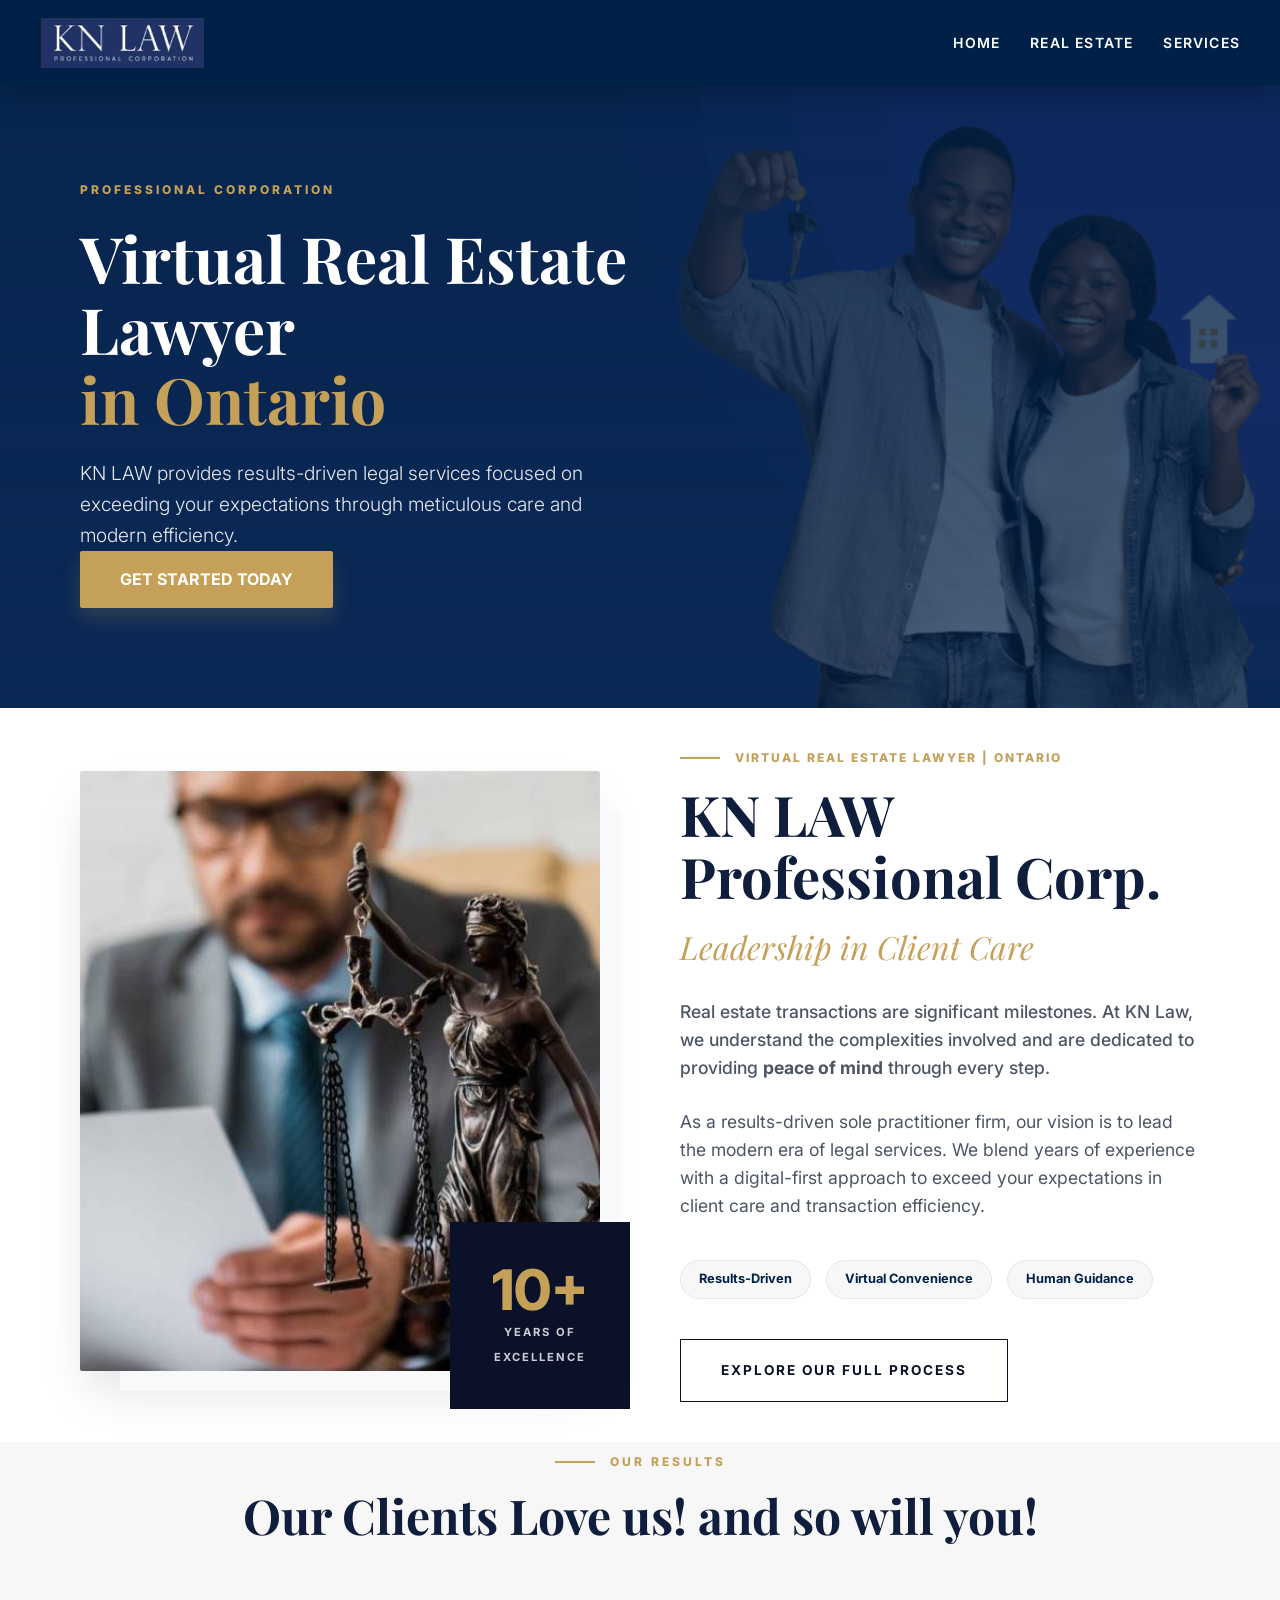
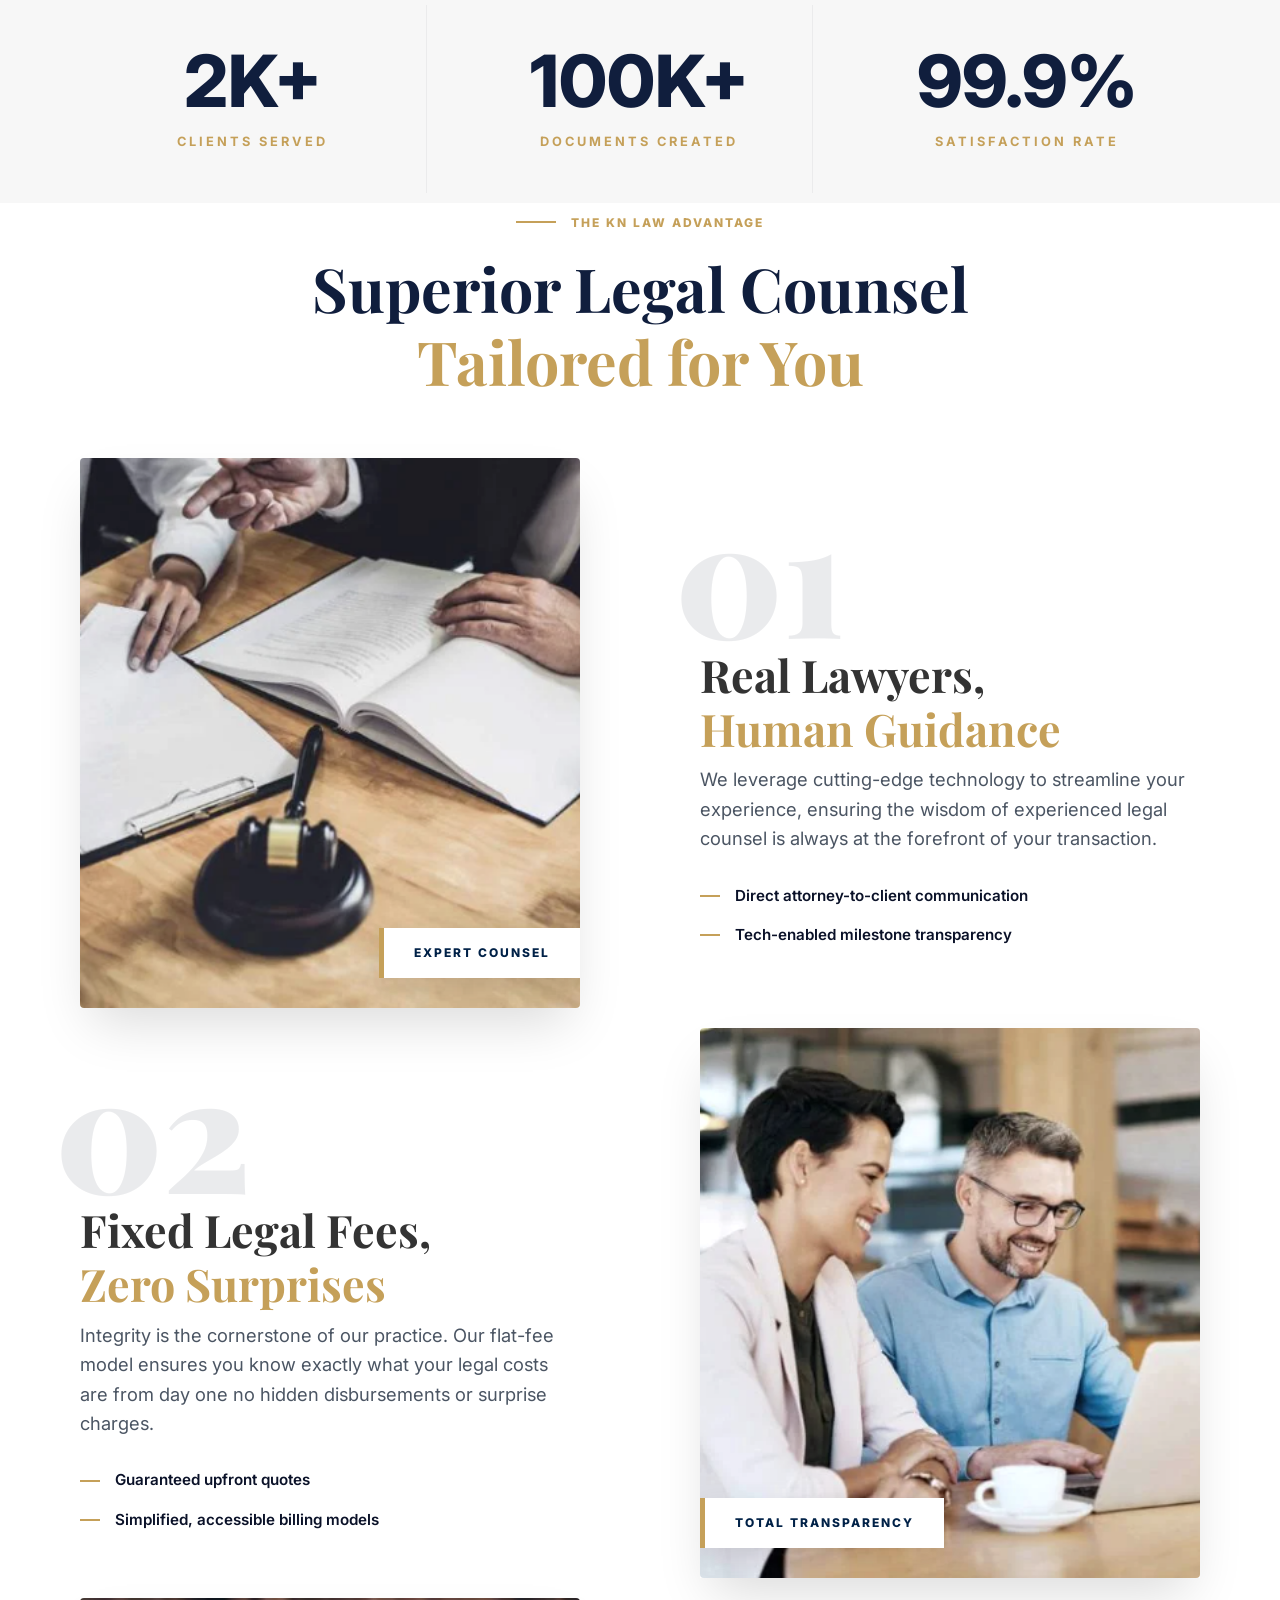
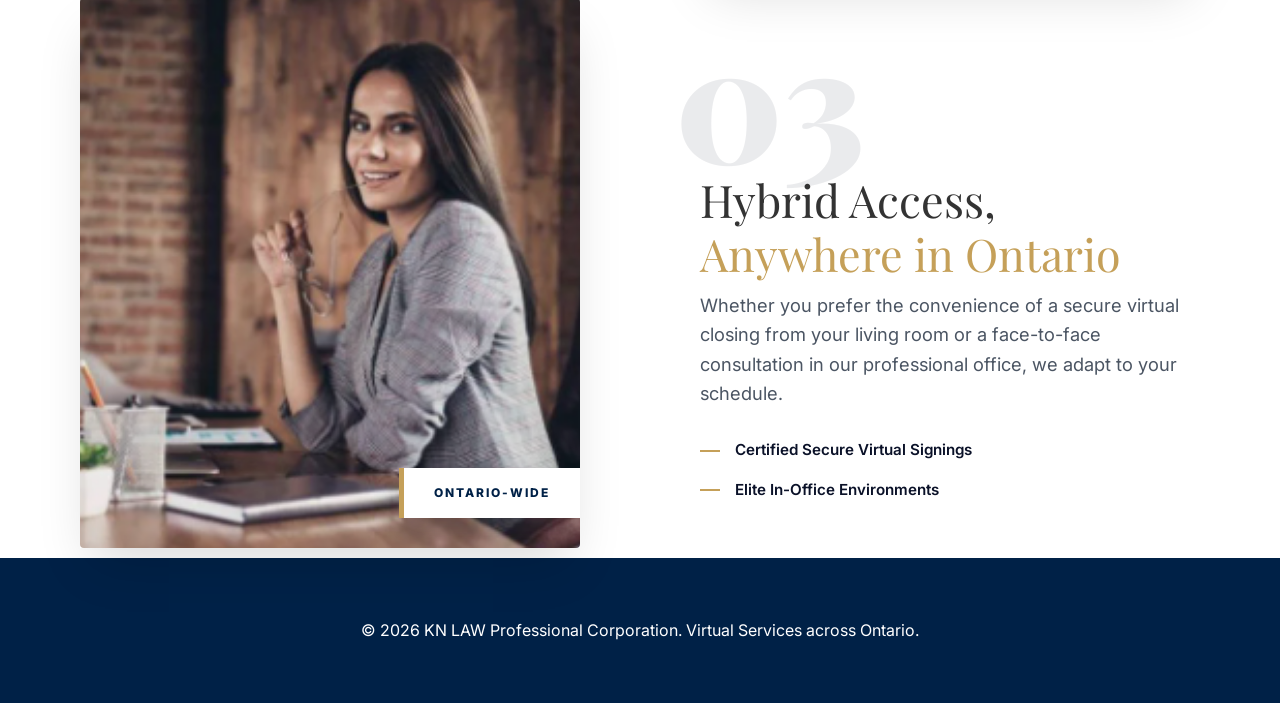
==== index.html @ 743a6be4 "Add back link to portfolio in index.html" ====
<!DOCTYPE html>
<html lang="en">
<head>
    <meta charset="UTF-8">
    <meta name="viewport" content="width=device-width, initial-scale=1.0">
    <title>KN LAW | Virtual Real Estate Lawyer Ontario</title>
    <link rel="stylesheet" href="indexxx.css">
    <link href="https://fonts.googleapis.com/css2?family=Inter:wght@400;600;700&family=Playfair+Display:wght@700;800&display=swap" rel="stylesheet">
</head>
<body>
<a href="https://kisanthk.github.io/portfolio/" class="back-link">← Back to Portfolio</a> 
<nav class="solid-navbar">
    <div class="nav-elite-container">
           <img src="newLogo.png" alt="KN Law" class="nav-elite-logo">
        <div class="nav-menu-group" id="nav-menu">
            <ul class="nav-links-horizontal">
                <li><a href="index.html" class="nav-item-elite">Home</a></li>
                <li><a href="realEstate.html" class="nav-item-elite active">Real Estate</a></li>
                <li><a href="services.html" class="nav-item-elite">Services</a></li>
            </ul>
        </div>

        <div class="menu-toggle" id="mobile-menu">
            <span class="bar"></span>
            <span class="bar"></span>
            <span class="bar"></span>
        </div>
    </div>
</nav>

<header class="hero">
    <div class="container">
        <div class="hero-content">
            <span class="hero-eyebrow">Professional Corporation</span>
            <h1>Virtual Real Estate Lawyer <br><span class="text-gold">in Ontario</span></h1>
            <p class="hero-subtext">KN LAW provides results-driven legal services focused on exceeding your expectations through meticulous care and modern efficiency.</p>
            <div class="hero-btns">
                <a href="#contact" class="btn-gold">Get Started Today</a>
            </div>
        </div>
    </div>
</header>

<section id="about" class="about-premium">
    <div class="container about-grid">
        <div class="about-visual-group">
            <div class="image-stack">
                <img src="laww.jpg" alt="KN LAW Professional Environment" class="img-main">
                <div class="experience-badge">
                    <span class="exp-number">10+</span>
                    <span class="exp-label">Years of<br>Excellence</span>
                </div>
            </div>
            <div class="glass-decoration"></div>
        </div>

        <div class="about-text-content">
            <div class="eyebrow-wrapper">
                <div class="accent-line"></div>
                <span class="label-gold">Virtual Real Estate Lawyer | Ontario</span>
            </div>
            
            <h2 class="elite-title">KN LAW Professional Corp. <br>
                <span class="title-sub">Leadership in Client Care</span>
            </h2>

            <div class="description-block">
                <p class="lead-p">
                    Real estate transactions are significant milestones. At KN Law, we understand the complexities involved and are dedicated to providing <strong>peace of mind</strong> through every step.
                </p>
                <p>
                    As a results-driven sole practitioner firm, our vision is to lead the modern era of legal services. We blend years of experience with a digital-first approach to exceed your expectations in client care and transaction efficiency.
                </p>
            </div>

            <div class="value-indicators">
                <div class="value-pill">Results-Driven</div>
                <div class="value-pill">Virtual Convenience</div>
                <div class="value-pill">Human Guidance</div>
            </div>

            <a href="#process" class="btn-premium-outline">Explore Our Full Process</a>
        </div>
    </div>
</section>

<section id="results">
    <div class="container">
        <div class="text-center-wrapper">
            <div class="eyebrow-container justify-center">
                <div class="line"></div>
                <span class="eyebrow-text">Our Results</span>
            </div>
            <h2>Our Clients Love us! and so will you!</h2>
        </div>

       <div class="results-grid">
            <div class="stat-item">
                <div class="stat-number"><span class="counter" data-target="2">2</span>K+</div>
                <p class="stat-label">Clients Served</p>
            </div>
            
            <div class="stat-item">
                <div class="stat-number"><span class="counter" data-target="100">0</span>K+</div>
                <p class="stat-label">Documents Created</p>
            </div>
            
            <div class="stat-item">
                <div class="stat-number"><span class="counter" data-target="99">99</span>.9%</div>
                <p class="stat-label">Satisfaction Rate</p>
            </div>
        </div>
    </div>
</section>
<section id="advantage" class="advantage-elite">
    <div class="container">
        <div class="text-center-wrapper">
            <div class="eyebrow-container justify-center">
                <div class="line"></div>
                <span class="label-gold">The KN LAW Advantage</span>
            </div>
            <h2 class="advantage-main-title">Superior Legal Counsel <br><span class="text-gold">Tailored for You</span></h2>
        </div>

        <div class="row-premium">
            <div class="col-img img-frame">
                <div class="image-wrapper">
                    <img src="whyChoose.png" alt="Real Guidance">
                    <div class="floating-label">Expert Counsel</div>
                </div>
            </div>
            <div class="col-text">
                <div class="val-num-bg">01</div>
                <h4 class="advantage-h4">Real Lawyers, <br><span class="text-gold">Human Guidance</span></h4>
                <p class="advantage-p">We leverage cutting-edge technology to streamline your experience, ensuring the wisdom of experienced legal counsel is always at the forefront of your transaction.</p>
                <ul class="benefit-list-elite">
                    <li>Direct attorney-to-client communication</li>
                    <li>Tech-enabled milestone transparency</li>
                </ul>
            </div>
        </div>

        <div class="row-premium row-reverse">
            <div class="col-img img-frame">
                <div class="image-wrapper">
                    <img src="fixedLegal.png" alt="Transparent Fees">
                    <div class="floating-label label-left">Total Transparency</div>
                </div>
            </div>
            <div class="col-text">
                <div class="val-num-bg">02</div>
                <h4 class="advantage-h4">Fixed Legal Fees, <br><span class="text-gold">Zero Surprises</span></h4>
                <p class="advantage-p">Integrity is the cornerstone of our practice. Our flat-fee model ensures you know exactly what your legal costs are from day one no hidden disbursements or surprise charges.</p>
                <ul class="benefit-list-elite">
                    <li>Guaranteed upfront quotes</li>
                    <li>Simplified, accessible billing models</li>
                </ul>
            </div>
        </div>

        <div class="row-premium">
            <div class="col-img img-frame">
                <div class="image-wrapper">
                    <img src="office.png" alt="Ontario-Wide Access">
                    <div class="floating-label">Ontario-Wide</div>
                </div>
            </div>
            <div class="col-text">
                <div class="val-num-bg">03</div>
                <div class="advantage-h4">Hybrid Access, <br><span class="text-gold">Anywhere in Ontario</span></div>
                <p class="advantage-p">Whether you prefer the convenience of a secure virtual closing from your living room or a face-to-face consultation in our professional office, we adapt to your schedule.</p>
                <ul class="benefit-list-elite">
                    <li>Certified Secure Virtual Signings</li>
                    <li>Elite In-Office Environments</li>
                </ul>
            </div>
        </div>
    </div>
</section>

    <footer id="contact">
        <div class="container">
            <p>&copy; 2026 KN LAW Professional Corporation. Virtual Services across Ontario.</p>
        </div>
    </footer>

<script src ="script.js" ></script>
</body>

</html>
---- indexxx.css ----
:root {
    --kn-navy: #002147;
    --kn-gold: #c5a059;
    --kn-gold-dark: #a68446;
    --kn-white: #ffffff;
    --kn-charcoal: #333333;
    --kn-bg-soft: #f7f7f7;
    --kn-text-main: #333333;
    --kn-text-muted: #666666;
    --kn-shadow: 0 20px 40px rgba(0, 0, 0, 0.05);
    --kn-shadow-lg: 0 25px 50px -12px rgba(0, 0, 0, 0.15);
    --kn-transition: all 0.3s cubic-bezier(0.4, 0, 0.2, 1);
    --kn-radius: 4px;
    --kn-hero-overlay: linear-gradient(rgba(0, 33, 71, 0.85), rgba(0, 33, 71, 0.7));
    --section-spacing: 40px;
    --container-padding: 20px;
    --nav-solid-bg: #002147;
    --nav-item-color: #ffffff;
    --nav-accent-gold: #c5a059;
    --nav-height-fixed: 85px
    --primary-dark: #1a252f;
    --gold: #c5a059;
    --gold-hover: #b38f4d;
    --light-gray: #f8f9fa;
    --text-main: #333;
    --white: #ffffff;

}
/* --- 1. Ergonomic Back Link (Color Corrected) --- */
.back-link {
    position: fixed;
    top: 20px;
    left: 20px;
    z-index: 9999;
    /* Updated to use your Deep Navy for the base */
    background: rgba(44, 62, 80, 0.9); 
    backdrop-filter: blur(8px);
    /* Updated to your Bright Sky Blue */
    color: var(--primary); 
    padding: 10px 22px;
    border-radius: 50px;
    text-decoration: none;
    font-size: 0.85rem;
    font-weight: 600;
    border: 1px solid var(--primary);
    transition: 0.4s ease; /* Using a standard smooth transition */
}

.back-link:hover {
    /* Inverse style on hover for visual feedback */
    background: var(--primary);
    color: #ffffff;
    transform: translateY(-2px);
    box-shadow: 0 8px 15px rgba(0, 174, 239, 0.3);
}

/* --- 2. Mobile Ergonomics (Thumb-Driven) --- */
@media (max-width: 768px) {
    .back-link {
        top: auto;
        bottom: 20px; /* Positioned at bottom for easier thumb reach */
        left: 50%;
        transform: translateX(-50%);
        width: 80%;
        text-align: center;
        background: var(--primary); /* Full color on mobile for visibility */
        color: white;
        font-size: 0.9rem;
        padding: 14px;
        border: none;
        box-shadow: 0 -5px 20px rgba(0, 0, 0, 0.2);
    }

    .back-link:hover {
        transform: translateX(-50%) translateY(-2px);
        background: var(--dark);
    }
}

/* --- 3. Bento Grid Color Alignment --- */
@media (max-width: 768px) {
    .bento-grid {
        grid-template-columns: 1fr;
        gap: 16px;
    }

    /* Ensuring card accents match the baby blue variable */
    .bento-item {
        border: 1px solid rgba(0, 174, 239, 0.1);
        background: white;
    }
}
/* --- GLOBAL MOBILE FIXES --- */
@media (max-width: 992px) {
    /* This ensures the menu stays hidden until 'active' is added */
    .nav-menu-group {
        position: fixed !important;
        right: -100% !important; 
        top: 85px !important;
        flex-direction: column !important;
        background-color: var(--kn-navy) !important;
        width: 100% !important;
        height: calc(100vh - 85px) !important;
        transition: 0.4s ease-in-out !important;
        z-index: 9999 !important;
    }

    /* This is the missing piece that brings the menu onto the screen */
    .nav-menu-group.active {
        right: 0 !important;
    }
}
/* 1. Mobile Navigation & Hamburger */
.menu-toggle {
    display: none;
    flex-direction: column;
    cursor: pointer;
    gap: 6px;
    z-index: 10001;
}

.bar {
    width: 25px;
    height: 3px;
    background-color: var(--kn-white);
    transition: 0.3s ease;
}

@media (max-width: 992px) {
    .menu-toggle { display: flex !important; }

    .nav-menu-group {
        position: fixed !important;
        right: -100% !important; /* Start off-screen */
        top: 85px !important;
        flex-direction: column !important;
        background-color: var(--kn-navy) !important;
        width: 100% !important;
        height: calc(100vh - 85px) !important;
        transition: 0.4s cubic-bezier(0.16, 1, 0.3, 1) !important;
        padding: 40px 0 !important;
        justify-content: flex-start !important;
    }

    .nav-menu-group.active {
        right: 0 !important; /* Slide in */
    }

    .nav-links-horizontal {
        flex-direction: column !important;
        align-items: center !important;
        gap: 30px !important;
    }

    /* Hamburger Animation to 'X' */
    .menu-toggle.is-active .bar:nth-child(2) { opacity: 0; }
    .menu-toggle.is-active .bar:nth-child(1) { transform: translateY(9px) rotate(45deg); }
    .menu-toggle.is-active .bar:nth-child(3) { transform: translateY(-9px) rotate(-45deg); }
}

/* 2. Section Responsiveness */
@media (max-width: 768px) {
    .service-intro-grid, 
    .appointment-dual-grid, 
    .process-timeline-grid {
        grid-template-columns: 1fr !important;
        gap: 40px !important;
    }

    .main-title-large { font-size: 2.8rem !important; }
    
    .editorial-row {
        grid-template-columns: 50px 1fr !important;
        padding: 20px 0 !important;
    }

    .body-flex { flex-direction: column !important; }
    
    .intro-left { position: relative !important; top: 0 !important; text-align: center; }
    
    .hero-title { font-size: 2.2rem !important; }
    
    .p-connector { display: none !important; } /* Remove horizontal lines on vertical stack */
}
.solid-navbar {
    width: 100% !important;
    height:85px;
    background-color: var(--kn-navy) !important;
    position: fixed !important;
    top: 0 !important;
    left: 0 !important;
    z-index: 10000 !important;
    display: flex !important;
    align-items: center !important;
    box-shadow: 0 10px 30px rgba(0, 0, 0, 0.2) !important;
}


.nav-elite-container {
    max-width: 1300px;
    width: 100%;
    margin: 0 auto;
    padding: 0 40px;
    display: flex;
    justify-content: space-between;
    align-items: center;
}
.nav-elite-logo {
    height: 50px !important;
    filter: none !important;
    display: block !important;
    width: auto !important;
    transition: transform .3s ease !important
}
.nav-menu-group {
    display: flex !important;
    align-items: center !important;
    gap: 40px !important
}
.nav-links-horizontal {
    display: flex !important;
    list-style: none !important;
    gap: 30px !important;
    margin: 0 !important;
    padding: 0 !important
}
.nav-item-elite {
    text-decoration: none !important;
    color: var(--kn-white) !important;
    font-weight: 600 !important;
    font-size: 14px !important;
    text-transform: uppercase !important;
    letter-spacing: 1.2px !important;
    transition: color .3s ease !important
}
.nav-item-elite:hover {
    color: var(--kn-gold) !important
}
.menu-toggle {
    display: none;
    flex-direction: column;
    cursor: pointer;
    gap: 6px
}
.bar {
    width: 25px;
    height: 3px;
    background-color: var(--kn-white)
}
@media (max-width:992px) {
    .menu-toggle {
        display: flex !important
    }
    .nav-menu-group {
        position: fixed;
        right: -100%;
        top: 85px;
        flex-direction: column;
        background-color: var(--kn-navy);
        width: 100%;
        transition: .3s;
        padding: 40px 0;
        gap: 30px !important
    }
    .nav-links-horizontal {
        flex-direction: column
    }
}
.hero {
    padding: 180px 0 100px;
    background: var(--kn-hero-overlay), url(backgroundHome.png) center/cover no-repeat !important;
    min-height: 70vh;
    display: flex;
    align-items: center;
    color: var(--kn-white)
}
.hero-content {
    max-width: 700px
}
.hero-eyebrow {
    color: var(--kn-gold);
    font-weight: 800;
    text-transform: uppercase;
    letter-spacing: 3px;
    font-size: .75rem;
    margin-bottom: 1.5rem;
    display: block
}
.hero h1 {
    font-size: clamp(2.5rem, 5vw, 4rem);
    line-height: 1.1;
    margin-bottom: 1.5rem
}
.hero p {
    font-size: 1.2rem;
    opacity: .9;
    font-weight: 300;
    max-width: 550px
}
.btn {
    display: inline-block;
    padding: 1.1rem 2.5rem;
    font-weight: 700;
    text-transform: uppercase;
    letter-spacing: 1px;
    font-size: .85rem;
    text-decoration: none;
    transition: var(--kn-transition);
    border-radius: var(--kn-radius)
}
.btn-gold {
    background: var(--kn-gold);
    color: #fff;
    box-shadow: 0 10px 20px rgba(197, 160, 89, .2)
}
.btn-gold:hover {
    background: var(--kn-gold-dark);
    transform: translateY(-3px);
    box-shadow: 0 15px 30px rgba(197, 160, 89, .3)
}
.about-premium {
    padding: 120px 0;
    background: var(--kn-white)
}
.about-grid {
    display: grid;
    grid-template-columns: 1fr 1.2fr;
    gap: 80px;
    align-items: center
}
.image-stack {
    position: relative
}
.img-main {
    width: 100%;
    border-radius: 8px;
    box-shadow: var(--kn-shadow-lg)
}
.exp-number {
    font-size: 2.5rem;
    font-weight: 800;
    display: block;
    color: var(--kn-gold)
}
.eyebrow-wrapper {
    display: flex;
    align-items: center;
    gap: 15px;
    margin-bottom: 1rem
}
.accent-line {
    width: 40px;
    height: 2px;
    background: var(--kn-gold)
}
.label-gold {
    color: var(--kn-gold);
    text-transform: uppercase;
    font-weight: 800;
    font-size: .75rem;
    letter-spacing: 2px
}
.elite-title {
    font-size: 2.8rem;
    color: var(--kn-navy);
    margin-bottom: 1.5rem
}
.title-sub {
    color: var(--kn-gold);
    font-style: italic;
    font-size: 1.8rem
}
.value-indicators {
    display: flex;
    gap: 15px;
    flex-wrap: wrap;
    margin: 2rem 0
}
.value-pill {
    background: var(--kn-bg-soft);
    padding: 8px 18px;
    border-radius: 50px;
    font-size: .8rem;
    font-weight: 700;
    color: var(--kn-navy);
    border: 1px solid #e2e8f0
}
.section-title {
    font-size: 2.8rem;
    color: var(--kn-navy);
    margin: 1rem 0 1.5rem
}
.process-grid {
    display: grid;
    grid-template-columns: repeat(auto-fit, minmax(250px, 1fr));
    gap: 30px
}
.text-center {
    text-align: center
}
.grid-3 {
    display: grid;
    grid-template-columns: repeat(auto-fit, minmax(280px, 1fr));
    gap: 40px
}
.stat-number {
    font-size: 3.5rem;
    font-weight: 800;
    color: var(--kn-navy)
}
.stat-label {
    letter-spacing: 2px;
    font-weight: 700;
    font-size: .8rem;
    color: var(--kn-gold)
}
.advantage {
    padding: 120px 0;
    background: var(--kn-white)
}
.row {
    display: flex;
    align-items: center;
    gap: 80px;
    margin-bottom: 100px
}
.col {
    flex: 1
}
.img-frame {
    position: relative
}
.img-frame img {
    width: 100%;
    height: 450px;
    object-fit: cover;
    border-radius: 4px
}
.val-num {
    font-size: 5rem;
    color: var(--kn-navy);
    opacity: .08;
    margin-bottom: -35px
}
.benefit-list {
    list-style: none;
    margin-top: 1.5rem
}
.benefit-list li {
    padding: 8px 0 8px 30px;
    position: relative;
    font-weight: 600;
    color: var(--kn-navy)
}
.benefit-list li::before {
    content: '→';
    position: absolute;
    left: 0;
    color: var(--kn-gold)
}
footer {
    background: var(--kn-navy);
    color: #fff;
    padding: 60px 0;
    text-align: center
}
@media (max-width:992px) {
    .nav-links {
        display: none
    }
    .about-grid, .row {
        grid-template-columns: 1fr;
        flex-direction: column;
        text-align: center;
        gap: 50px
    }
    .hero {
        padding: 140px 0 80px;
        text-align: center
    }
    .hero-content {
        margin: 0 auto
    }
    .eyebrow-container, .eyebrow-wrapper {
        justify-content: center
    }
}
* {
    margin: 0;
    padding: 0;
    box-sizing: border-box
}
body {
    font-family: Inter, sans-serif;
    color: var(--text-dark);
    line-height: 1.7;
    overflow-x: hidden
}
.container {
    max-width: 1200px;
    margin: 0 auto;
    padding: 0 5%
}
.navbar {
    position: fixed;
    width: 100%;
    top: 0;
    z-index: 1000;
    background: rgba(255, 255, 255, .95);
    backdrop-filter: blur(10px);
    border-bottom: 1px solid rgba(29, 50, 97, .1);
    padding: 1.2rem 0
}
.logo {
    font-family: 'Playfair Display', serif;
    font-size: 1.6rem;
    font-weight: 800;
    color: var(--kn-navy);
    letter-spacing: -.5px
}
.logo span {
    color: var(--kn-gold)
}
.nav-links {
    display: flex;
    list-style: none;
    gap: 2.5rem
}
.nav-links a {
    text-decoration: none;
    color: var(--kn-navy);
    font-weight: 600;
    font-size: .85rem;
    text-transform: uppercase;
    letter-spacing: 1px;
    transition: var(--transition)
}
.nav-links a:hover {
    color: var(--kn-gold)
}

.btn {
    display: inline-block;
    padding: 1.1rem 2.5rem;
    font-weight: 700;
    text-transform: uppercase;
    letter-spacing: 1px;
    font-size: .85rem;
    text-decoration: none;
    transition: var(--transition);
    border-radius: 4px
}
.btn-gold {
    background: var(--kn-gold);
    color: var(--white);
    box-shadow: 0 10px 20px rgba(197, 160, 89, .2)
}
.btn-gold:hover {
    transform: translateY(-3px);
    box-shadow: 0 15px 30px rgba(197, 160, 89, .3)
}
.about {
    padding: 120px 0;
    background: var(--white)
}
.about-image img {
    width: 100%;
    border-radius: 8px;
    box-shadow: var(--shadow)
}
.about-label {
    color: var(--kn-gold);
    font-weight: 800;
    font-size: .75rem;
    text-transform: uppercase;
    letter-spacing: 2px
}
.about h2 {
    font-family: 'Playfair Display', serif;
    font-size: 2.8rem;
    color: var(--kn-navy);
    margin: 1rem 0 2rem;
    line-height: 1.2
}
.about p {
    color: var(--text-light);
    margin-bottom: 1.5rem
}
.advantage {
    padding: 120px 0;
    background: var(--bg-alt)
}
.row {
    display: flex;
    align-items: center;
    gap: 80px;
    margin-bottom: 120px
}
.col {
    flex: 1
}
.img-frame {
    position: relative
}
.img-frame img {
    width: 100%;
    height: 500px;
    object-fit: cover;
    border-radius: 4px;
    display: block
}
.floating-label {
    position: absolute;
    bottom: 30px;
    right: -20px;
    background: var(--white);
    padding: 20px 30px;
    font-weight: 800;
    color: var(--kn-navy);
    box-shadow: var(--shadow);
    border-left: 5px solid var(--kn-gold);
    text-transform: uppercase
}
.label-left {
    right: auto;
    left: -20px
}
.val-num {
    font-family: 'Playfair Display', serif;
    font-size: 6rem;
    color: var(--kn-navy);
    opacity: .06;
    margin-bottom: -40px
}
.benefit-list {
    list-style: none;
    margin-top: 2rem
}
.benefit-list li {
    padding: .5rem 0 .5rem 30px;
    position: relative;
    font-weight: 600;
    color: var(--kn-navy)
}
.benefit-list li::before {
    content: '→';
    position: absolute;
    left: 0;
    color: var(--kn-gold)
}

.about {
    padding: 120px 0;
    background: var(--white)
}
.about-grid {
    display: grid;
    grid-template-columns: 1fr 1fr;
    gap: 80px;
    align-items: center
}
.about-image img {
    width: 100%;
    border-radius: 4px;
    box-shadow: var(--shadow-lg)
}
.label-gold {
    color: var(--kn-gold);
    text-transform: uppercase;
    font-weight: 800;
    font-size: .75rem;
    letter-spacing: 2px
}
.process {
    padding: 120px 0;
    background: var(--bg-light);
    text-align: center
}
.process-grid {
    display: grid;
    grid-template-columns: repeat(auto-fit, minmax(200px, 1fr));
    gap: 30px;
    margin-top: 60px
}
.step-num {
    font-family: 'Playfair Display', serif;
    font-size: 3rem;
    color: var(--kn-gold);
    opacity: .2;
    position: absolute;
    top: 10px;
    right: 20px
}
.btn-gold {
    background: var(--kn-gold);
    color: #fff;
    padding: 1rem 2.5rem;
    text-decoration: none;
    font-weight: 700;
    text-transform: uppercase;
    border-radius: 2px;
    display: inline-block;
    transition: .3s
}
.btn-gold:hover {
    background: #b08d4a;
    transform: translateY(-2px)
}
@media (max-width:992px) {
    .about-grid {
        grid-template-columns: 1fr;
        text-align: center
    }
}
.eyebrow-container {
    display: flex;
    align-items: center;
    gap: 15px;
    margin-bottom: 1.5rem
}
.line {
    width: 40px;
    height: 2px;
    background: var(--brand-accent)
}
.eyebrow {
    text-transform: uppercase;
    letter-spacing: 2px;
    font-weight: 700;
    font-size: .75rem;
    color: var(--brand-accent)
}
.section-title {
    font-family: 'Playfair Display', serif;
    font-size: 2.8rem;
    color: var(--brand-blue);
    margin-bottom: 1.5rem
}
.about-text {
    flex: 1.2
}
.about-image {
    flex: .8
}
.about-image img {
    width: 100%;
    border-radius: 12px;
    box-shadow: 0 20px 40px rgba(0, 0, 0, .1)
}
.process-grid {
    display: grid;
    grid-template-columns: repeat(auto-fit, minmax(250px, 1fr));
    gap: 30px;
    margin-top: 50px
}
@media (max-width:992px) {
    .eyebrow-container {
        justify-content: center
    }
}
body {
    font-family: Inter, sans-serif;
    color: var(--text-main);
    line-height: 1.6;
    -webkit-font-smoothing: antialiased
}
.logo, h1, h2, h3 {
    font-family: 'Playfair Display', serif
}
.services-section {
    padding: 120px 0;
    background: var(--white)
}
.grid-3 {
    display: grid;
    grid-template-columns: repeat(auto-fit, minmax(320px, 1fr));
    gap: 40px;
    margin-top: 60px
}
.contact-section {
    padding: 120px 0;
    background: var(--brand-navy);
    color: var(--white)
}
.contact-container {
    display: grid;
    grid-template-columns: 1fr 1fr;
    gap: 100px;
    align-items: start
}
.navbar {
    position: fixed;
    width: 100%;
    top: 0;
    z-index: 1000;
    background: var(--white);
    border-bottom: 1px solid rgba(16, 30, 61, .08);
    padding: .8rem 0
}
.nav-logo-img {
    height: 48px;
    width: auto;
    display: block
}
.nav-menu-wrapper {
    display: flex;
    align-items: center
}
.nav-links {
    display: flex;
    list-style: none;
    gap: 2.5rem;
    align-items: center
}
.nav-links a {
    text-decoration: none;
    color: var(--kn-navy);
    font-weight: 600;
    font-size: .85rem;
    text-transform: uppercase;
    letter-spacing: 1px;
    transition: var(--transition)
}
.nav-links a:hover {
    color: var(--kn-gold)
}
@media (max-width:992px) {
    .nav-links {
        display: none
    }
}
.container {
    max-width: 1200px !important;
    margin: 0 auto !important;
    padding: 0 40px !important;
    width: 100% !important
}
section {
    padding: 10px 0 !important;
    background: #f7f7f7 !important
}
.text-center-wrapper {
    text-align: center !important;
    max-width: 800px !important;
    margin: 0 auto 60px !important
}
.eyebrow-container.justify-center {
    display: flex !important;
    align-items: center !important;
    gap: 15px !important;
    justify-content: center !important;
    margin-bottom: 1rem !important
}
.line {
    width: 40px !important;
    height: 2px !important;
    background: #c5a059 !important
}
.eyebrow-text {
    color: #c5a059 !important;
    text-transform: uppercase !important;
    letter-spacing: 3px !important;
    font-weight: 800 !important;
    font-size: .75rem !important
}
h2 {
    font-family: 'Playfair Display', serif !important;
    font-size: 3rem !important;
    color: #101e3d !important;
    line-height: 1.2 !important;
    margin-top: 10px !important
}
.results-grid {
    display: grid !important;
    grid-template-columns: repeat(3, 1fr) !important;
    gap: 40px !important;
    text-align: center !important;
    width: 100% !important
}
.stat-item {
    padding: 20px !important
}
.stat-number {
    font-size: 4rem !important;
    font-weight: 800 !important;
    color: #101e3d !important;
    display: block !important;
    font-family: Inter, sans-serif !important
}
.stat-label {
    color: #c5a059 !important;
    font-weight: 700 !important;
    text-transform: uppercase !important;
    letter-spacing: 2px !important;
    font-size: .8rem !important
}
.btn-modern {
    background: #3b82f6 !important;
    color: #fff !important;
    padding: 16px 40px !important;
    border-radius: 50px !important;
    text-decoration: none !important;
    font-weight: 700 !important;
    display: inline-block !important;
    transition: transform .3s ease !important;
    margin-top: 40px !important;
    font-size: .9rem !important
}
.btn-modern:hover {
    transform: translateY(-3px) !important
}
.about-premium {
    background: #fff !important;
    padding: 40px 20px !important;
}

.about-visual-group {
    position: relative !important
}
.image-stack {
    position: relative !important;
    z-index: 2 !important
}
.img-main {
    width: 100% !important;
    height: 600px !important;
    object-fit: cover !important;
    border-radius: 2px !important;
    box-shadow: 30px 30px 0 -10px #f8f9fa, var(--kn-shadow-lg) !important
}
.experience-badge {
    position: absolute !important;
    bottom: -30px !important;
    right: -30px !important;
    background: #0a1128 !important;
    padding: 40px !important;
    color: #fff !important;
    text-align: center !important;
    min-width: 180px !important
}
.exp-number {
    display: block !important;
    font-size: 3.5rem !important;
    font-weight: 800 !important;
    color: #c5a059 !important;
    line-height: 1 !important
}
.exp-label {
    text-transform: uppercase !important;
    letter-spacing: 2px !important;
    font-size: .7rem !important;
    font-weight: 700 !important;
    opacity: .8 !important
}
.elite-title {
    font-size: 3.5rem !important;
    margin-bottom: 30px !important;
    line-height: 1.1 !important
}
.title-sub {
    color: #c5a059 !important;
    font-style: italic !important;
    font-weight: 400 !important;
    font-size: 2rem !important
}
.description-block p {
    margin-bottom: 25px !important;
    color: #4b5563 !important;
    font-size: 1.1rem !important;
    max-width: 550px !important
}
.lead-p {
    font-size: 1.25rem !important;
    color: #1a1a1a !important;
    font-weight: 500 !important
}
.value-indicators {
    display: flex !important;
    gap: 15px !important;
    margin: 40px 0 !important;
    flex-wrap: wrap !important
}
.btn-premium-outline {
    display: inline-block !important;
    padding: 20px 40px !important;
    border: 1px solid #0a1128 !important;
    color: #0a1128 !important;
    text-decoration: none !important;
    font-weight: 700 !important;
    text-transform: uppercase !important;
    letter-spacing: 2px !important;
    font-size: .85rem !important;
    transition: all .4s ease !important
}
.btn-premium-outline:hover {
    background: #0a1128 !important;
    color: #fff !important
}
@media (max-width:1024px) {
    .about-grid {
        grid-template-columns: 1fr !important;
        gap: 60px !important;
        text-align: center !important
    }
    .description-block p {
        margin: 0 auto 25px !important
    }
    .value-indicators {
        justify-content: center !important
    }
    .experience-badge {
        position: relative !important;
        right: 0 !important;
        bottom: 0 !important;
        margin: -50px auto 0 !important
    }
}
.results-grid {
    display: grid !important;
    grid-template-columns: repeat(3, 1fr) !important;
    gap: 40px !important;
    width: 100% !important;
    margin-top: 60px !important;
    text-align: center !important
}
.stat-item {
    padding: 40px 20px !important;
    border-right: 1px solid rgba(10, 17, 40, .05) !important
}
.stat-item:last-child {
    border-right: none !important
}
.stat-number {
    font-size: 4.5rem !important;
    font-weight: 800 !important;
    color: #101e3d !important;
    line-height: 1 !important;
    margin-bottom: 15px !important;
    font-family: Inter, sans-serif !important
}
.stat-label {
    color: #c5a059 !important;
    font-weight: 700 !important;
    text-transform: uppercase !important;
    letter-spacing: 3px !important;
    font-size: .8rem !important
}
@media (max-width:768px) {
    .results-grid {
        grid-template-columns: 1fr !important
    }
    .stat-item {
        border-right: none !important;
        border-bottom: 1px solid rgba(10, 17, 40, .05) !important
    }
}
.results-grid {
    display: grid !important;
    grid-template-columns: repeat(3, 1fr) !important;
    gap: 40px !important;
    width: 100% !important;
    margin-top: 60px !important;
    text-align: center !important
}
.stat-item {
    padding: 40px 20px !important;
    border-right: 1px solid rgba(10, 17, 40, .05) !important
}
.stat-item:last-child {
    border-right: none !important
}
.stat-number {
    font-size: 4.5rem !important;
    font-weight: 800 !important;
    color: #101e3d !important;
    line-height: 1 !important;
    margin-bottom: 15px !important;
    font-family: Inter, sans-serif !important
}
.stat-label {
    color: #c5a059 !important;
    font-weight: 700 !important;
    text-transform: uppercase !important;
    letter-spacing: 3px !important;
    font-size: .8rem !important
}
@media (max-width:768px) {
    .results-grid {
        grid-template-columns: 1fr !important
    }
    .stat-item {
        border-right: none !important;
        border-bottom: 1px solid rgba(10, 17, 40, .05) !important
    }
}
.advantage-elite {
    background: #fff !important
}
.advantage-main-title {
    font-size: 3.8rem !important;
    margin-top: 20px !important
}
.row-premium {
    display: grid !important;
    grid-template-columns: 1fr 1fr !important;
    gap: 120px !important;
    align-items: center !important;
    margin-bottom: 20px !important
}
.row-premium:last-child {
    margin-bottom: 0 !important
}
.row-reverse {
    direction: rtl !important
}
.row-reverse .col-text {
    direction: ltr !important
}
.val-num-bg {
    font-size: 10rem !important;
    font-family: 'Playfair Display', serif !important;
    font-weight: 900 !important;
    color: #0a1128 !important;
    opacity: .08 !important;
    line-height: 1 !important;
    margin-top: -10px !important;
    margin-bottom: -5px !important;
    margin-left: -25px !important;
    position: relative !important;
    z-index: 1 !important
}
.advantage-h4 {
    font-family: 'Playfair Display', serif !important;
    font-size: 2.8rem !important;
    line-height: 1.2 !important;
    margin-bottom: 10px !important;
    position: relative !important;
    z-index: 2 !important
}
.advantage-p {
    font-size: 1.15rem !important;
    color: #4b5563 !important;
    max-width: 500px !important;
    margin-bottom: 30px !important;
    position: relative !important;
    z-index: 2 !important
}
.benefit-list-elite {
    list-style: none !important;
    position: relative !important;
    z-index: 2 !important
}
.benefit-list-elite li {
    position: relative !important;
    padding-left: 35px !important;
    margin-bottom: 15px !important;
    font-weight: 600 !important;
    color: #0a1128 !important;
    font-size: .95rem !important
}
.benefit-list-elite li::before {
    content: "" !important;
    position: absolute !important;
    left: 0 !important;
    top: 50% !important;
    transform: translateY(-50%) !important;
    width: 20px !important;
    height: 2px !important;
    background: #c5a059 !important
}
.image-wrapper {
    position: relative !important;
    overflow: hidden !important;
    box-shadow: var(--kn-shadow-lg) !important
}
.image-wrapper img {
    width: 100% !important;
    height: 550px !important;
    object-fit: cover !important;
    filter: grayscale(20%) contrast(105%) !important;
    transition: all .6s cubic-bezier(.16, 1, .3, 1) !important;
    display: block !important
}
.image-wrapper:hover img {
    transform: scale(1.03) !important;
    filter: grayscale(0) !important
}
.floating-label {
    position: absolute !important;
    bottom: 30px !important;
    right: 0 !important;
    background: #fff !important;
    padding: 15px 30px !important;
    font-weight: 800 !important;
    text-transform: uppercase !important;
    letter-spacing: 2px !important;
    font-size: .75rem !important;
    box-shadow: 0 10px 30px rgba(0, 0, 0, .1) !important;
    z-index: 3 !important
}
.label-left {
    right: auto !important;
    left: 0 !important
}
.text-gold {
    color: #c5a059 !important

}
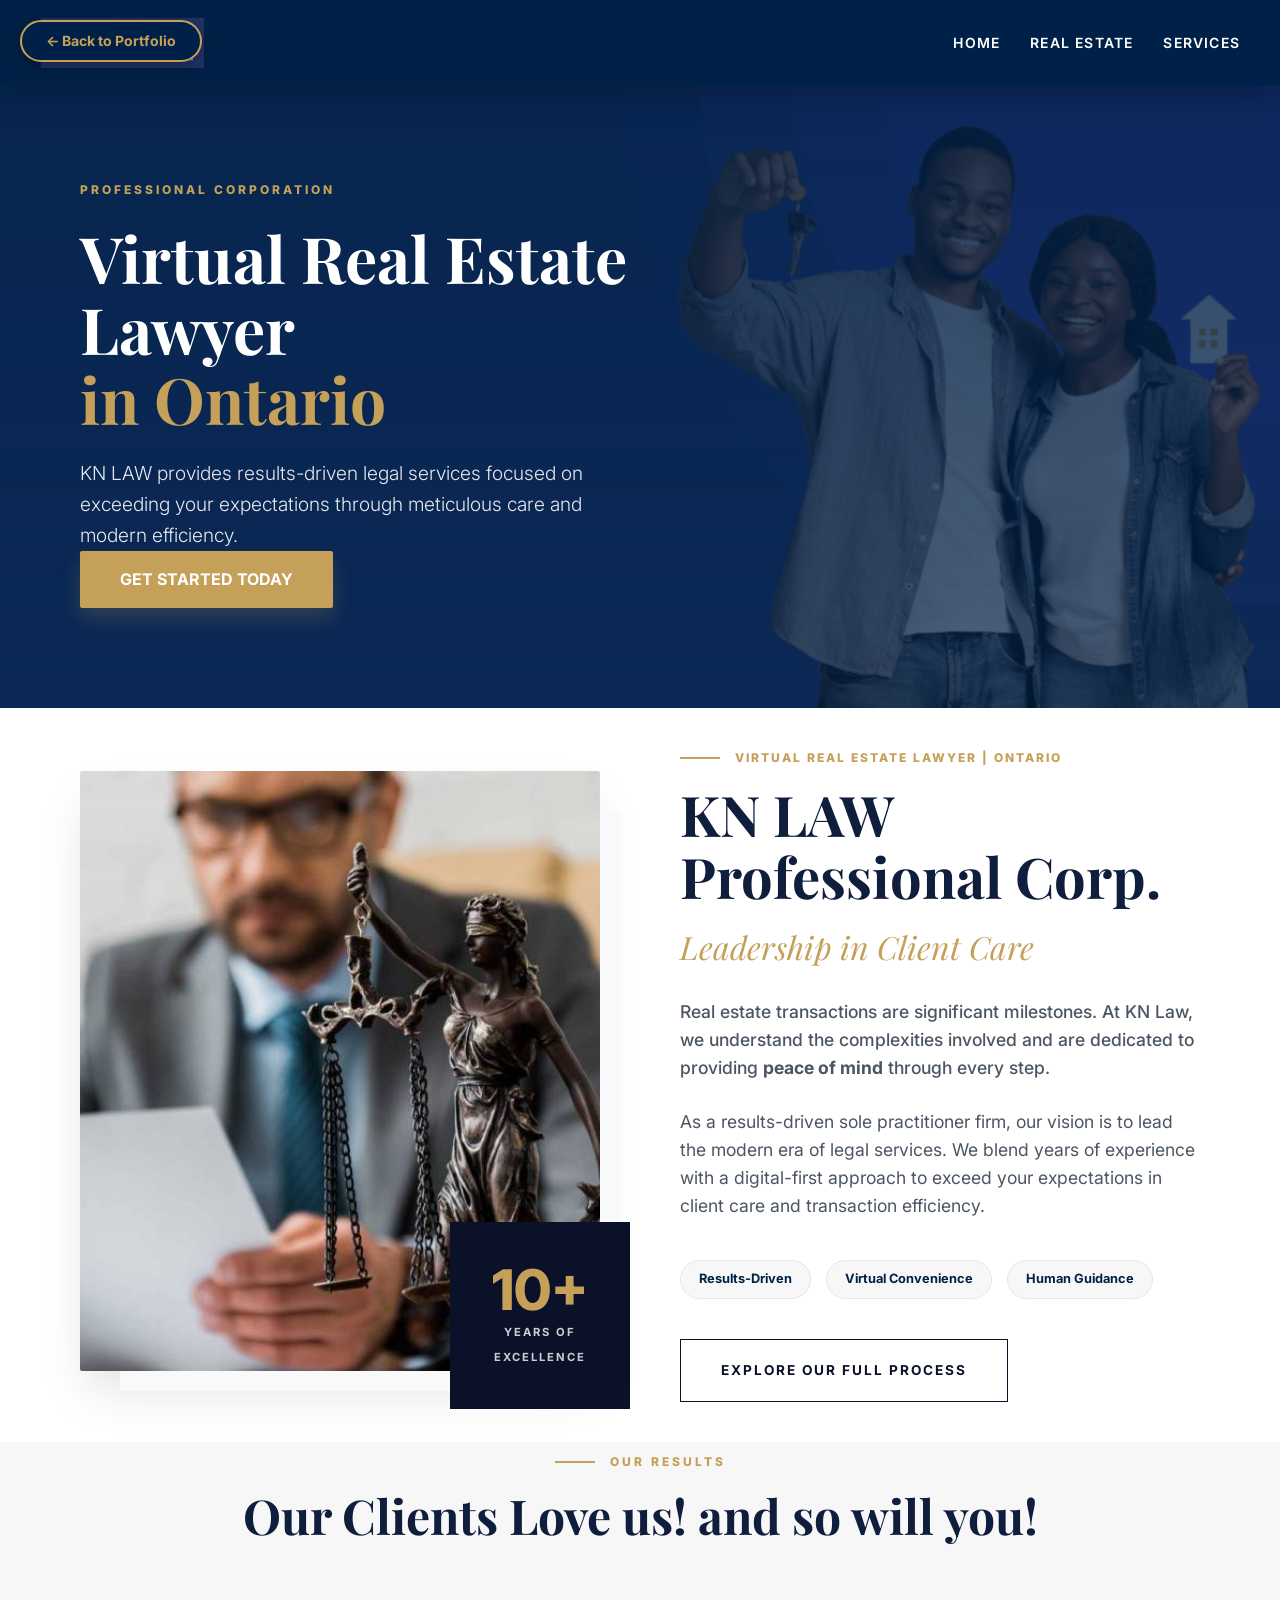
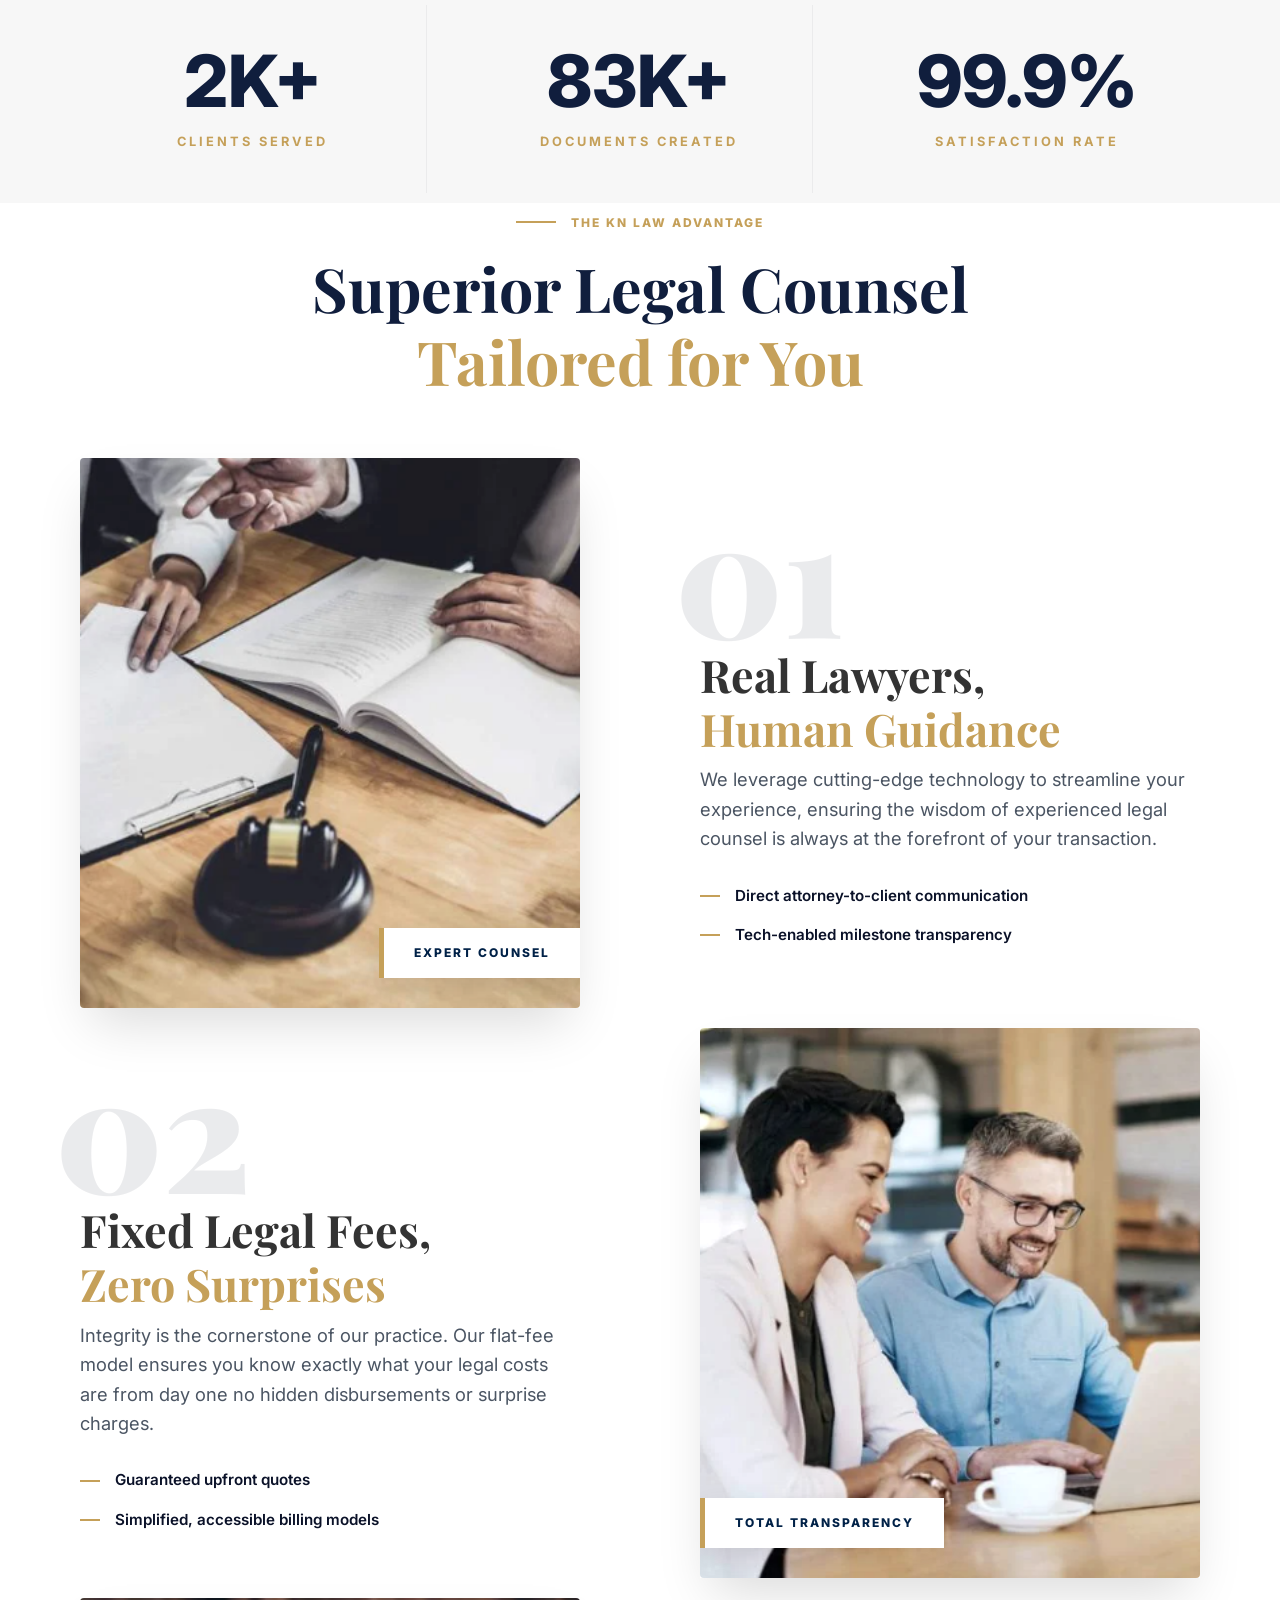
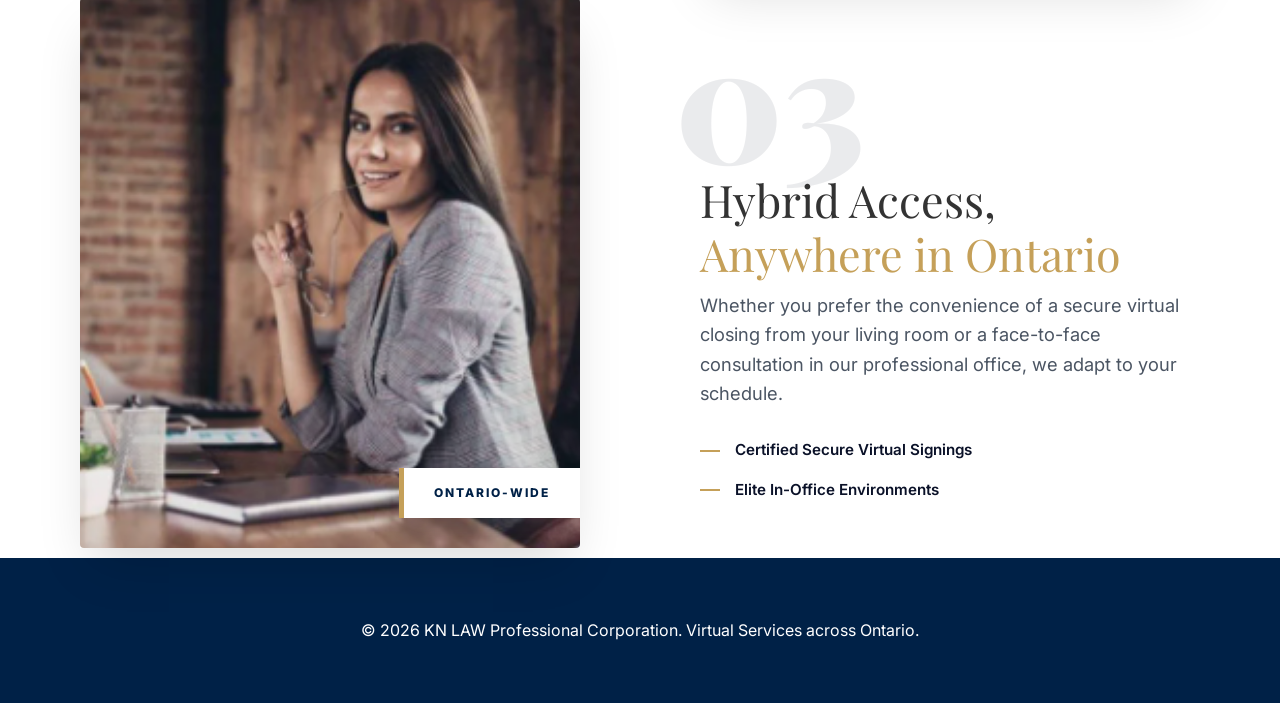
==== commit 1f3e2cba: "Fix HTML formatting and update links" ====
--- a/index.html
+++ b/index.html
@@ -8,7 +8,7 @@
     <link href="https://fonts.googleapis.com/css2?family=Inter:wght@400;600;700&family=Playfair+Display:wght@700;800&display=swap" rel="stylesheet">
 </head>
 <body>
-<a href="https://kisanthk.github.io/portfolio/" class="back-link">← Back to Portfolio</a> 
+<a https://kisanthk.github.io/Kisanth-K-s-Portfolio-/" class="back-link">← Back to Portfolio</a> 
 <nav class="solid-navbar">
     <div class="nav-elite-container">
            <img src="newLogo.png" alt="KN Law" class="nav-elite-logo">
--- a/indexxx.css
+++ b/indexxx.css
@@ -24,91 +24,85 @@
     --light-gray: #f8f9fa;
     --text-main: #333;
     --white: #ffffff;
-
+--nav-height-fixed: 85px; /* <--- ADD THIS SEMICOLON */
+    --primary-dark: #1a252f;
 }
 /* --- 1. Ergonomic Back Link (Color Corrected) --- */
+/* --- 1. Fix Mismatched Text & Button Accents --- */
+.text-gold, .label-gold {
+    color: var(--primary) !important; /* Forces the "Gold" classes to use your Brand Blue */
+}
+
+.btn-gold {
+    background: var(--primary);
+    color: white;
+    padding: 14px 30px;
+    border-radius: 4px;
+    text-decoration: none;
+    font-weight: 600;
+    display: inline-block;
+    transition: var(--kn-transition);
+    border: 1px solid var(--primary);
+}
+
+.btn-gold:hover {
+    background: transparent;
+    color: var(--primary);
+    transform: translateY(-3px);
+    box-shadow: var(--shadow-soft);
+}
+
+/* --- 2. Ergonomic "Back to Portfolio" Button --- */
+/* FORCED BUTTON VISIBILITY */
 .back-link {
-    position: fixed;
-    top: 20px;
-    left: 20px;
-    z-index: 9999;
-    /* Updated to use your Deep Navy for the base */
-    background: rgba(44, 62, 80, 0.9); 
-    backdrop-filter: blur(8px);
-    /* Updated to your Bright Sky Blue */
-    color: var(--primary); 
-    padding: 10px 22px;
-    border-radius: 50px;
-    text-decoration: none;
-    font-size: 0.85rem;
-    font-weight: 600;
-    border: 1px solid var(--primary);
-    transition: 0.4s ease; /* Using a standard smooth transition */
+    position: fixed !important;
+    top: 20px !important;
+    left: 20px !important;
+    z-index: 10005 !important; /* Forces it above the navbar */
+    display: block !important; 
+    
+    /* Branding Colors */
+    background-color: #002147 !important; /* Hardcoded Navy */
+    color: #c5a059 !important;           /* Hardcoded Gold */
+    
+    /* Shape & Size */
+    padding: 12px 24px !important;
+    border-radius: 50px !important;
+    border: 2px solid #c5a059 !important;
+    
+    /* Text Styling */
+    text-decoration: none !important;
+    font-weight: 700 !important;
+    font-size: 14px !important;
+    line-height: 1 !important;
+    box-shadow: 0 4px 15px rgba(0,0,0,0.3) !important;
 }
 
 .back-link:hover {
-    /* Inverse style on hover for visual feedback */
-    background: var(--primary);
-    color: #ffffff;
-    transform: translateY(-2px);
-    box-shadow: 0 8px 15px rgba(0, 174, 239, 0.3);
-}
-
-/* --- 2. Mobile Ergonomics (Thumb-Driven) --- */
+    background-color: #c5a059 !important;
+    color: #ffffff !important;
+}
+
 @media (max-width: 768px) {
     .back-link {
-        top: auto;
-        bottom: 20px; /* Positioned at bottom for easier thumb reach */
-        left: 50%;
-        transform: translateX(-50%);
-        width: 80%;
-        text-align: center;
-        background: var(--primary); /* Full color on mobile for visibility */
-        color: white;
-        font-size: 0.9rem;
-        padding: 14px;
-        border: none;
-        box-shadow: 0 -5px 20px rgba(0, 0, 0, 0.2);
-    }
-
-    .back-link:hover {
-        transform: translateX(-50%) translateY(-2px);
-        background: var(--dark);
-    }
-}
-
-/* --- 3. Bento Grid Color Alignment --- */
-@media (max-width: 768px) {
-    .bento-grid {
-        grid-template-columns: 1fr;
-        gap: 16px;
-    }
-
-    /* Ensuring card accents match the baby blue variable */
-    .bento-item {
-        border: 1px solid rgba(0, 174, 239, 0.1);
-        background: white;
-    }
-}
-/* --- GLOBAL MOBILE FIXES --- */
-@media (max-width: 992px) {
-    /* This ensures the menu stays hidden until 'active' is added */
-    .nav-menu-group {
-        position: fixed !important;
-        right: -100% !important; 
-        top: 85px !important;
-        flex-direction: column !important;
-        background-color: var(--kn-navy) !important;
-        width: 100% !important;
-        height: calc(100vh - 85px) !important;
-        transition: 0.4s ease-in-out !important;
-        z-index: 9999 !important;
-    }
-
-    /* This is the missing piece that brings the menu onto the screen */
-    .nav-menu-group.active {
-        right: 0 !important;
-    }
+        top: auto !important;
+        bottom: 30px !important; /* Ergonomic thumb reach */
+        left: 50% !important;
+        transform: translateX(-50%) !important;
+        width: 80% !important;
+        text-align: center !important;
+    }
+}
+/* --- 3. Stat Counter & UI Consistency --- */
+.stat-number {
+    color: var(--kn-navy) !important;
+    font-family: 'Playfair Display', serif !important;
+    font-size: 2.5rem !important;
+    font-weight: 800 !important;
+}
+
+.text-gold, .label-gold {
+    color: var(--kn-gold) !important;
 }
 /* 1. Mobile Navigation & Hamburger */
 .menu-toggle {
@@ -1206,3 +1200,6 @@
     color: #c5a059 !important
 
 }
+
+
+
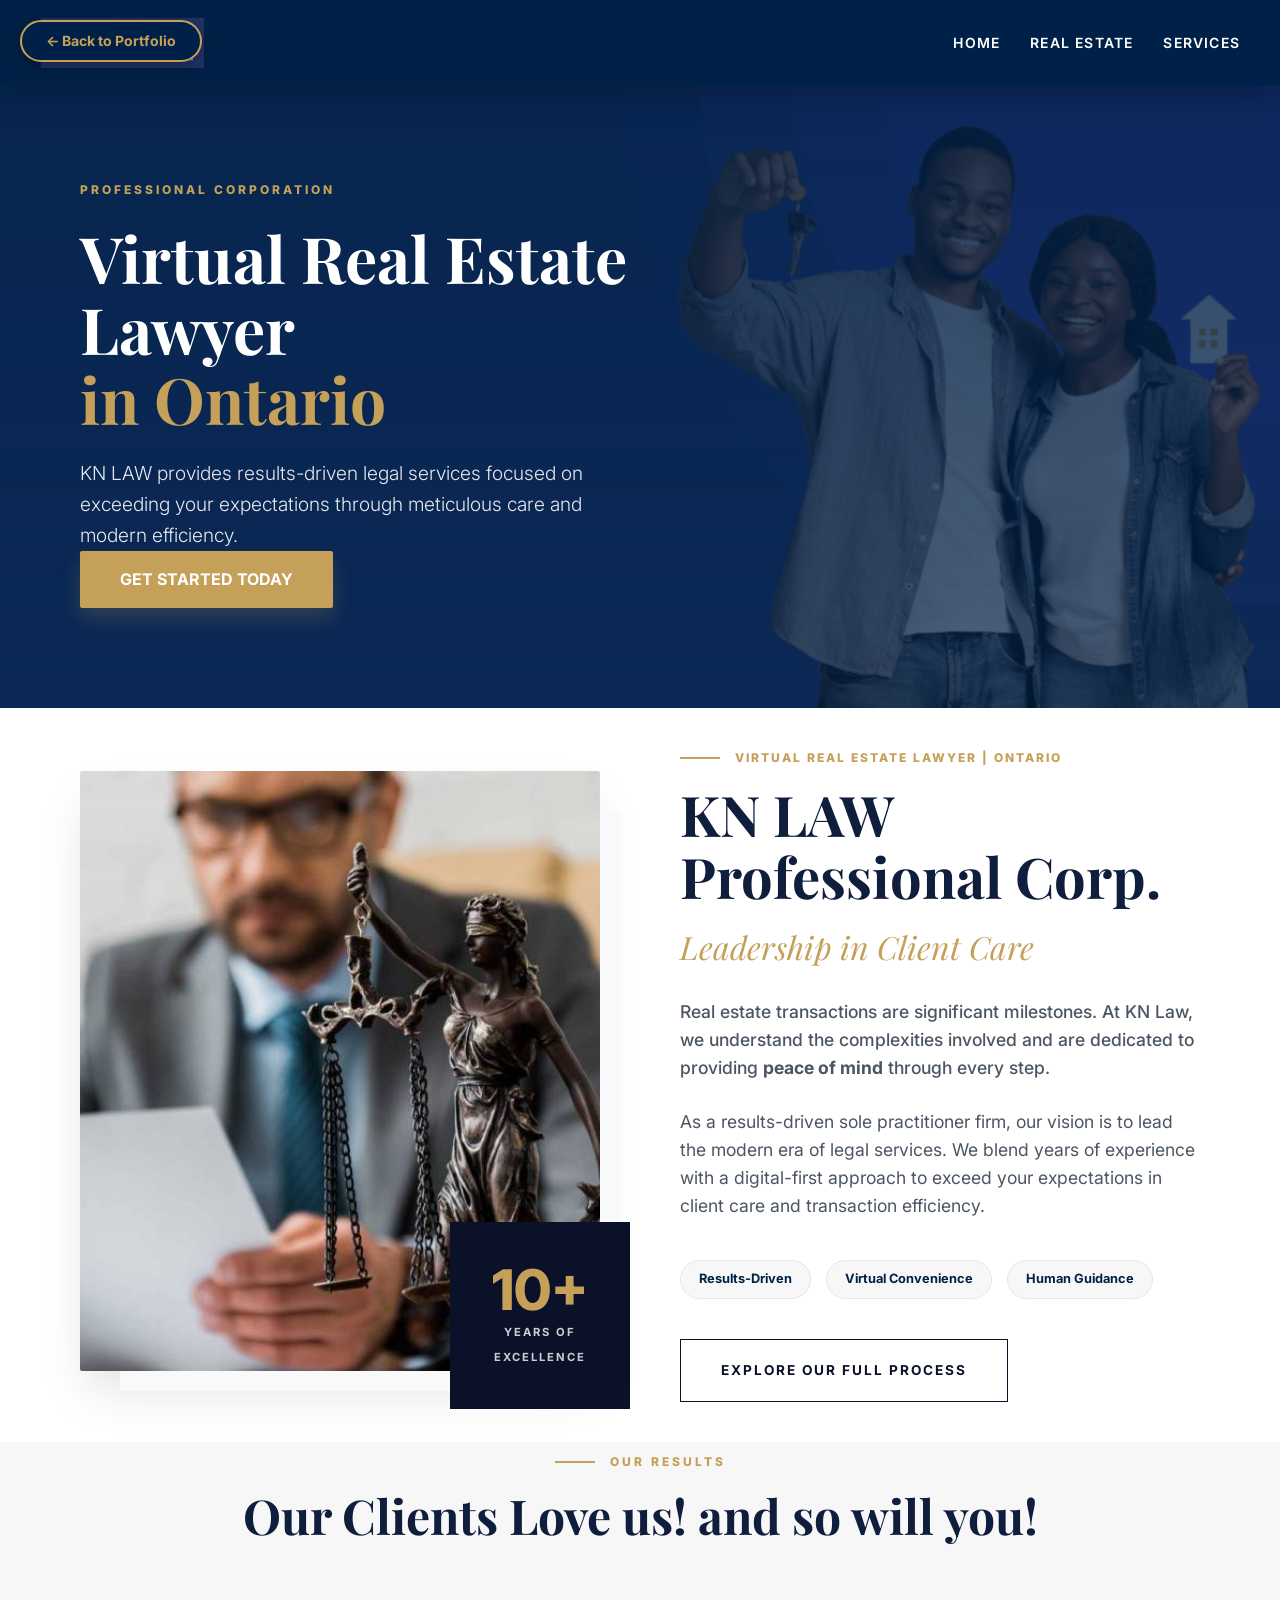
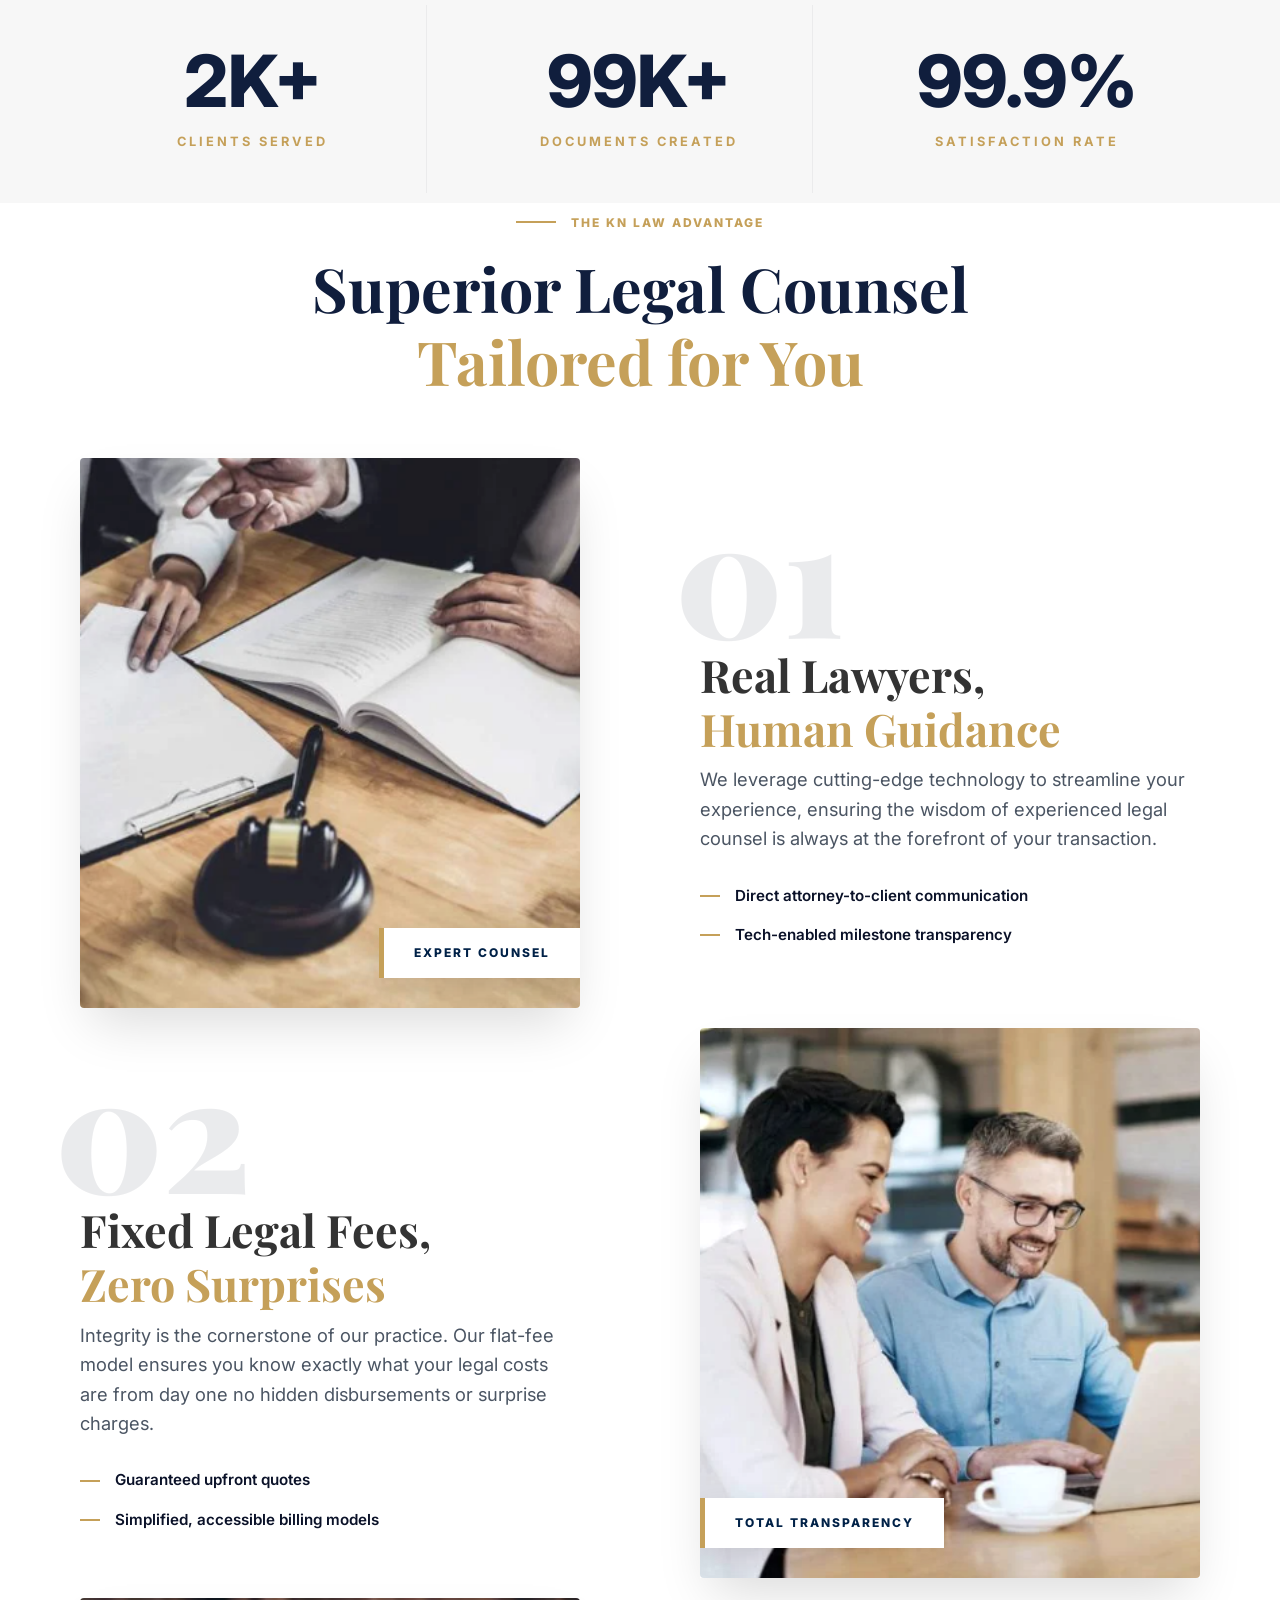
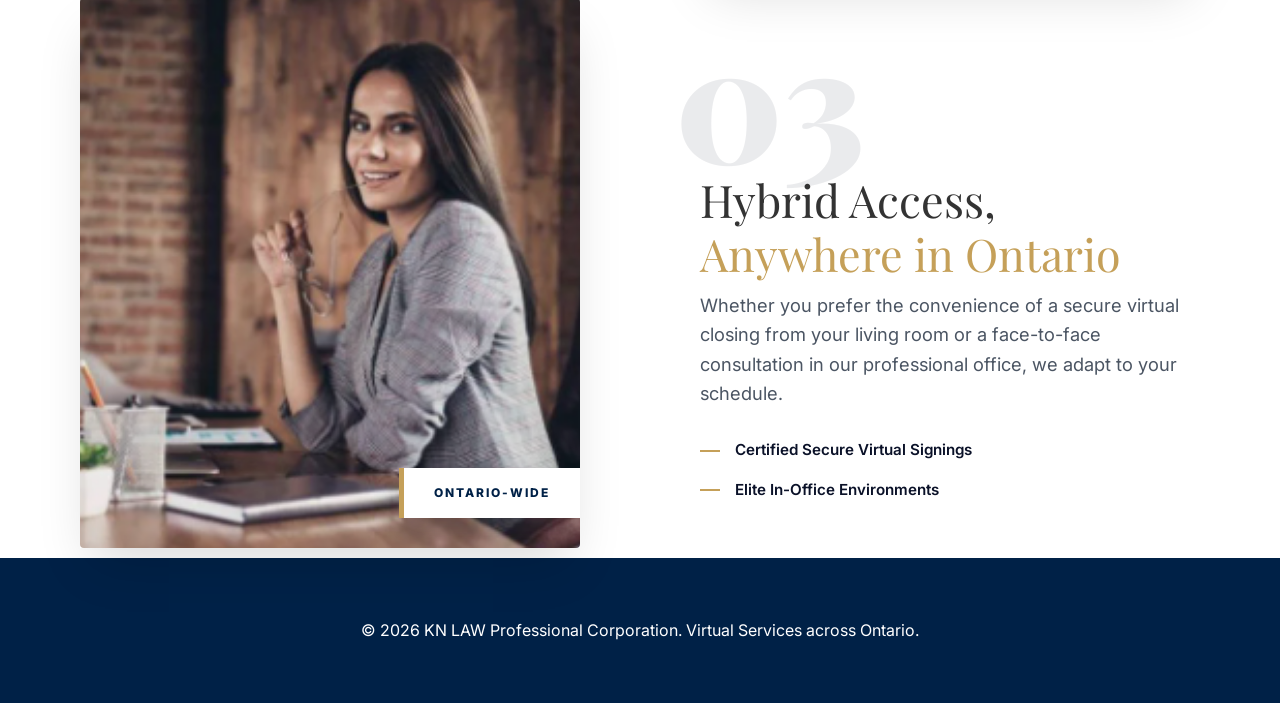
==== commit f6cb42c3: "Fix HTML formatting and structure" ====
--- a/index.html
+++ b/index.html
@@ -8,7 +8,7 @@
     <link href="https://fonts.googleapis.com/css2?family=Inter:wght@400;600;700&family=Playfair+Display:wght@700;800&display=swap" rel="stylesheet">
 </head>
 <body>
-<a https://kisanthk.github.io/Kisanth-K-s-Portfolio-/" class="back-link">← Back to Portfolio</a> 
+<a https://kisanthk.github.io/Kisanth-K-s-Portfolio-/ class="back-link">← Back to Portfolio</a> 
 <nav class="solid-navbar">
     <div class="nav-elite-container">
            <img src="newLogo.png" alt="KN Law" class="nav-elite-logo">
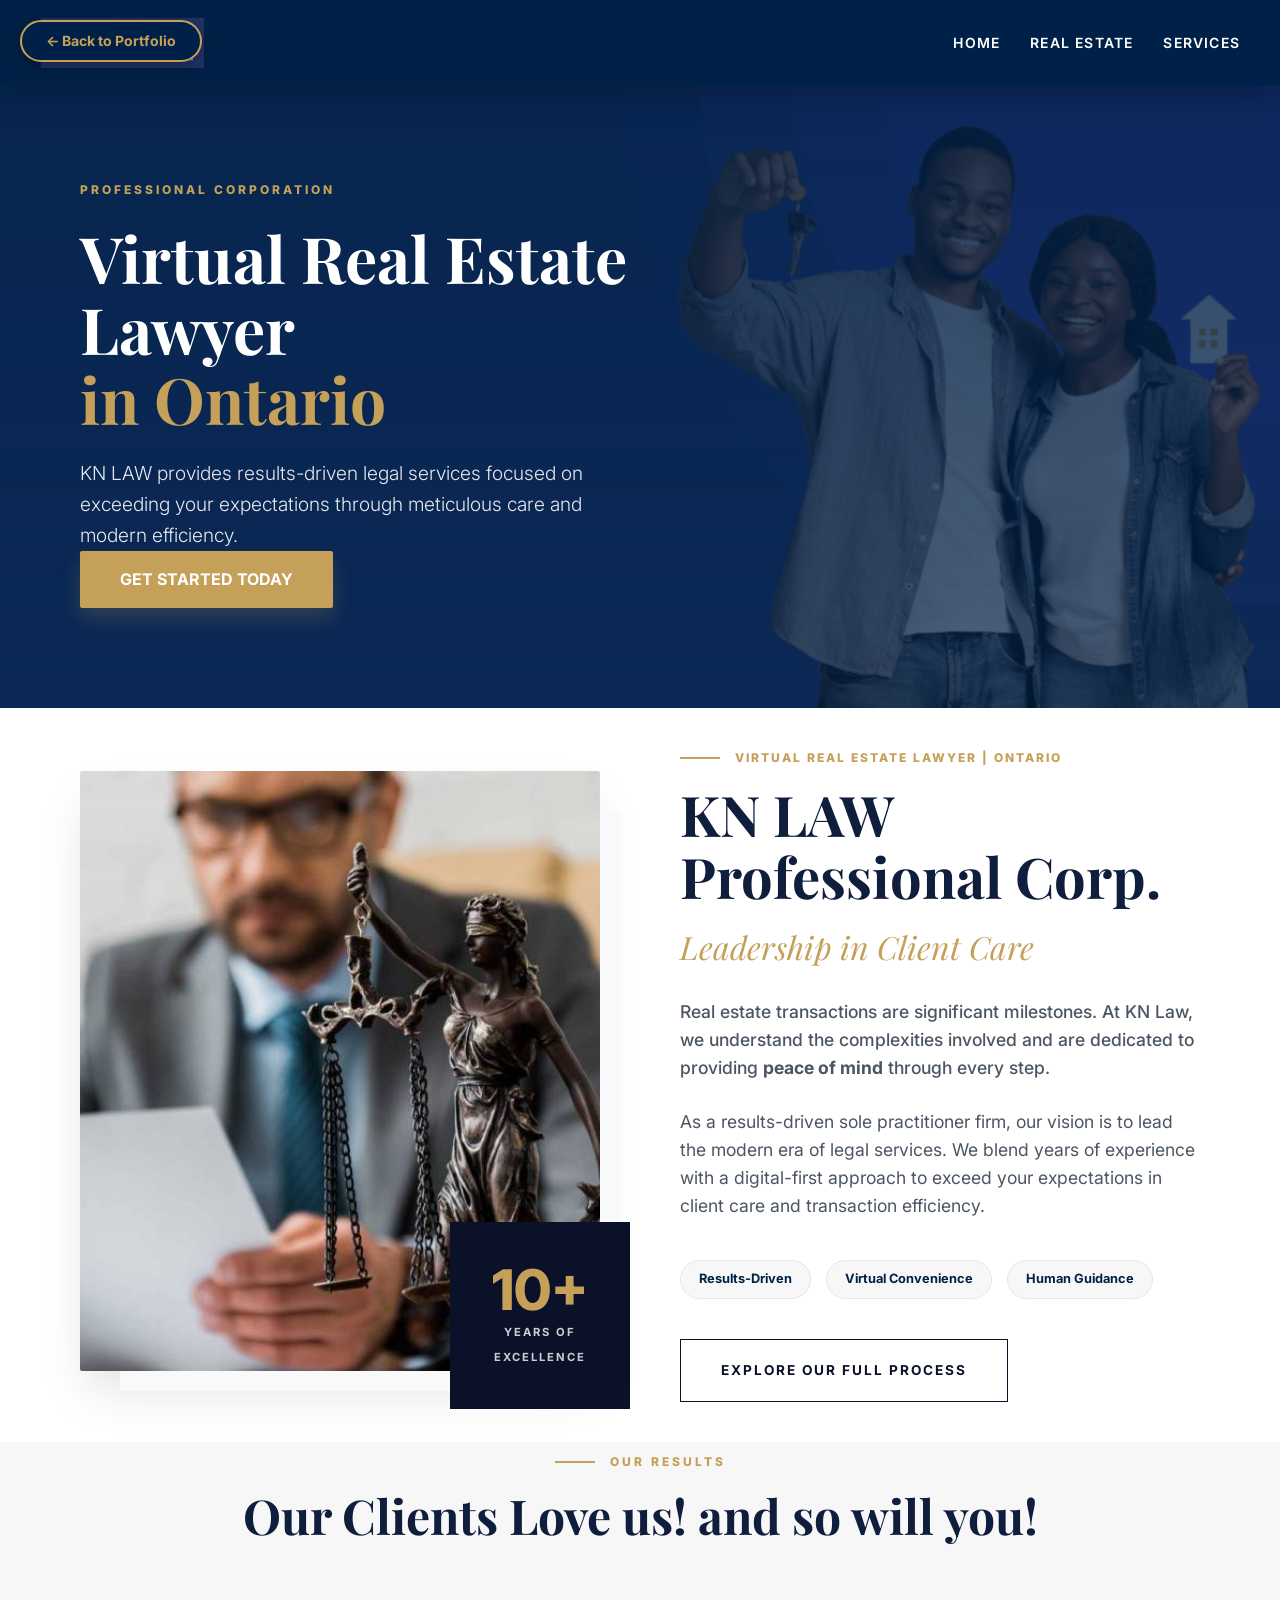
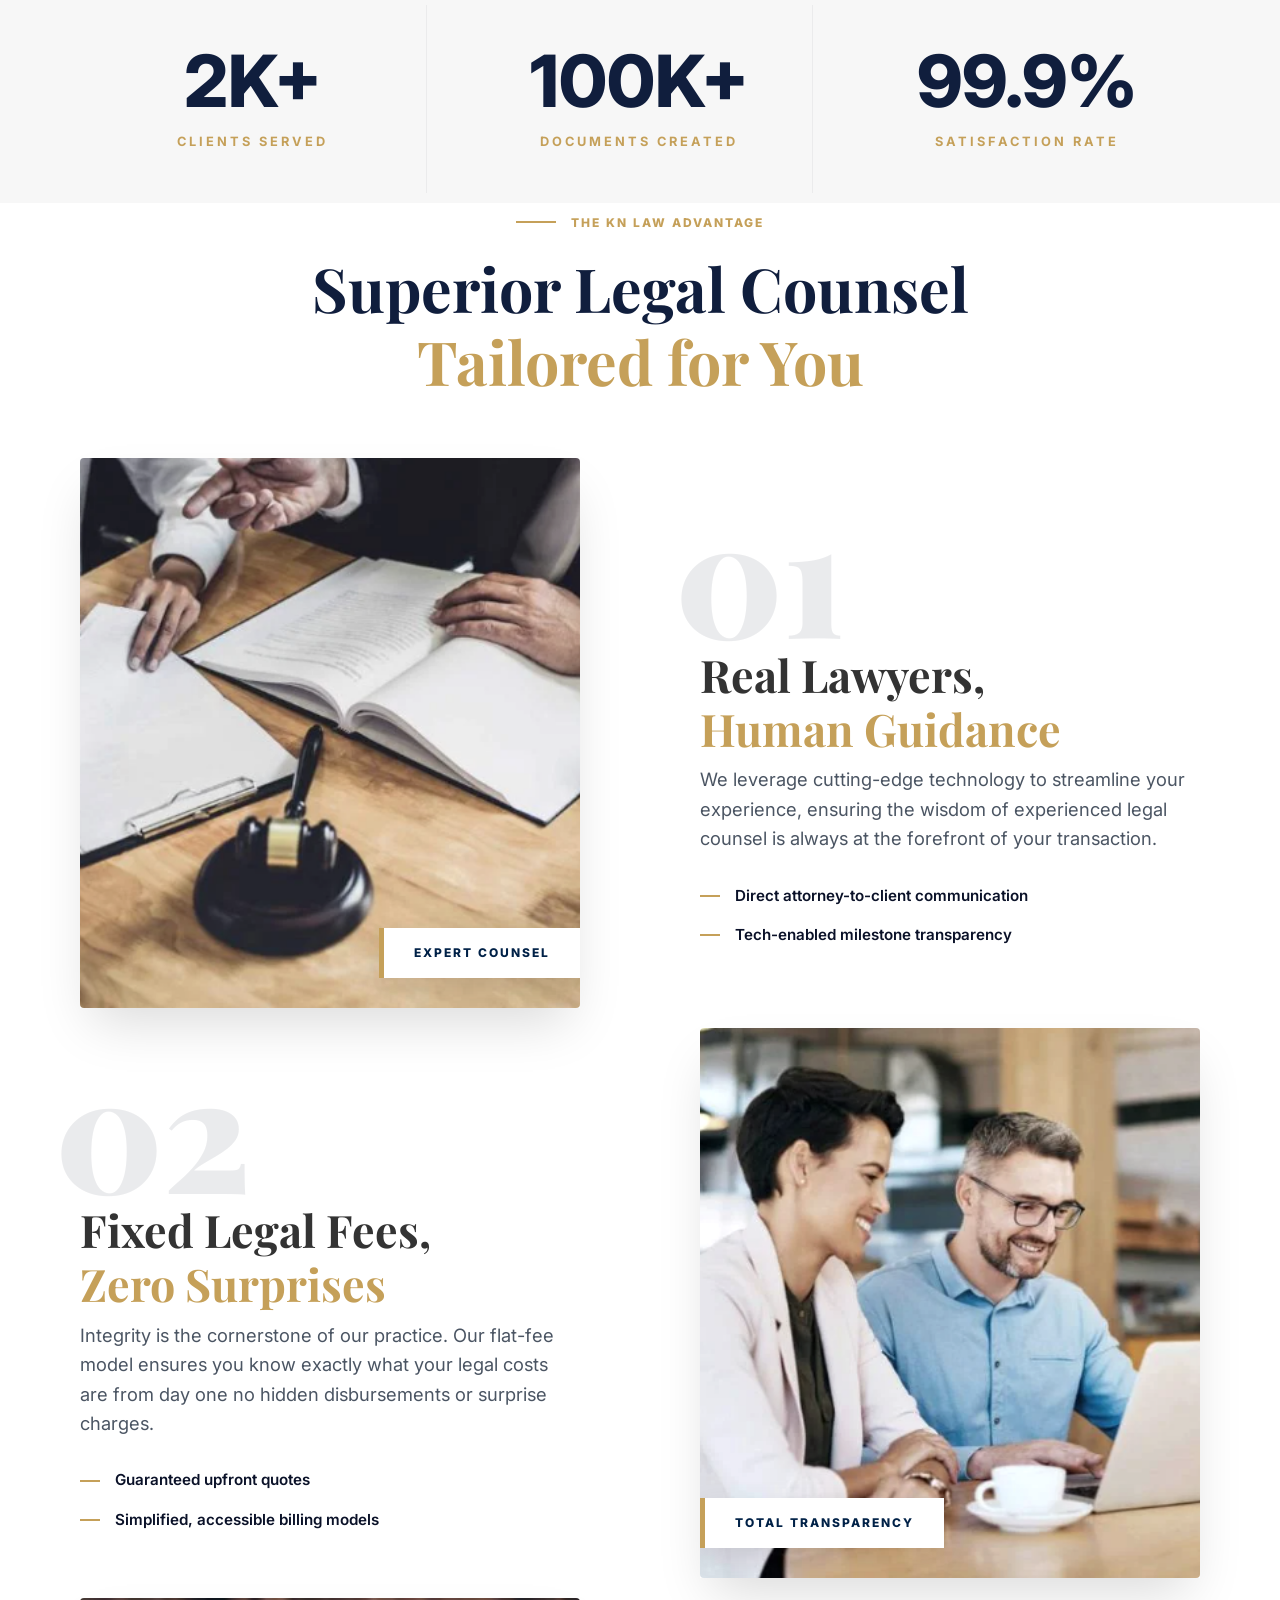
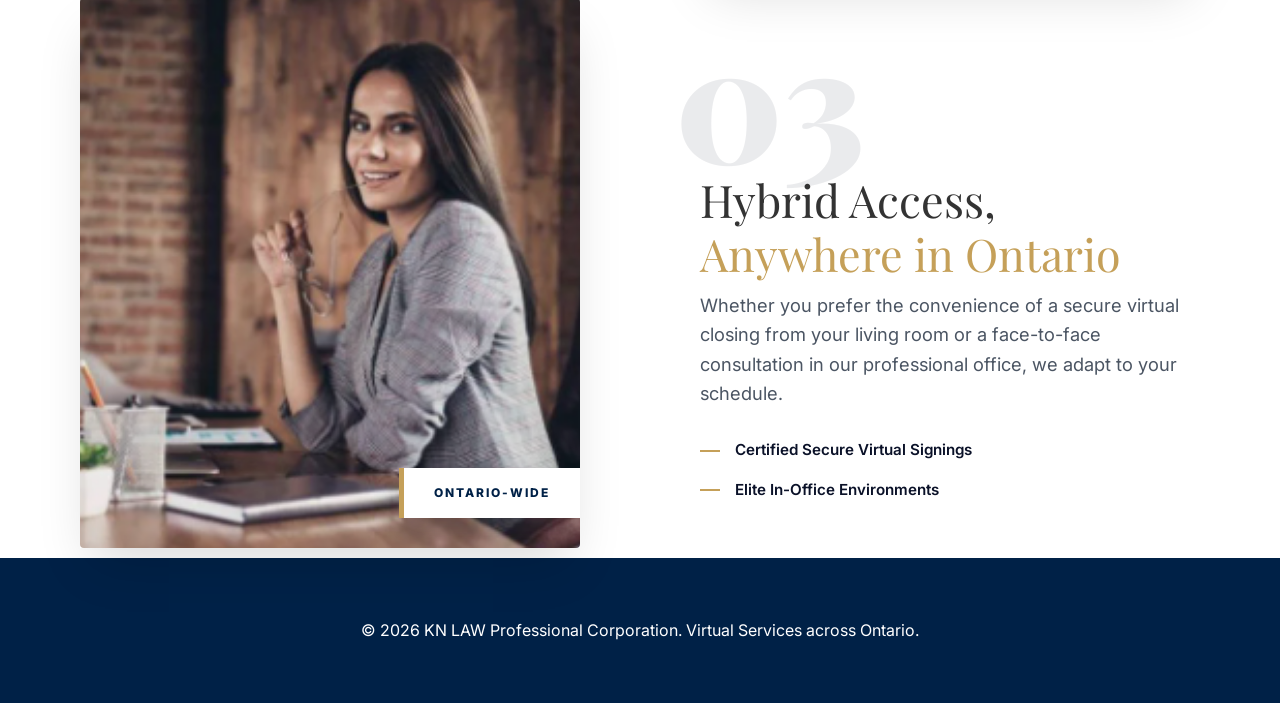
==== commit 625f53ff: "Fix HTML formatting and update links" ====
--- a/index.html
+++ b/index.html
@@ -8,7 +8,7 @@
     <link href="https://fonts.googleapis.com/css2?family=Inter:wght@400;600;700&family=Playfair+Display:wght@700;800&display=swap" rel="stylesheet">
 </head>
 <body>
-<a https://kisanthk.github.io/Kisanth-K-s-Portfolio-/ class="back-link">← Back to Portfolio</a> 
+<a "https://kisanthk.github.io/Kisanth-K-s-Portfolio-/" class="back-link">← Back to Portfolio</a> 
 <nav class="solid-navbar">
     <div class="nav-elite-container">
            <img src="newLogo.png" alt="KN Law" class="nav-elite-logo">
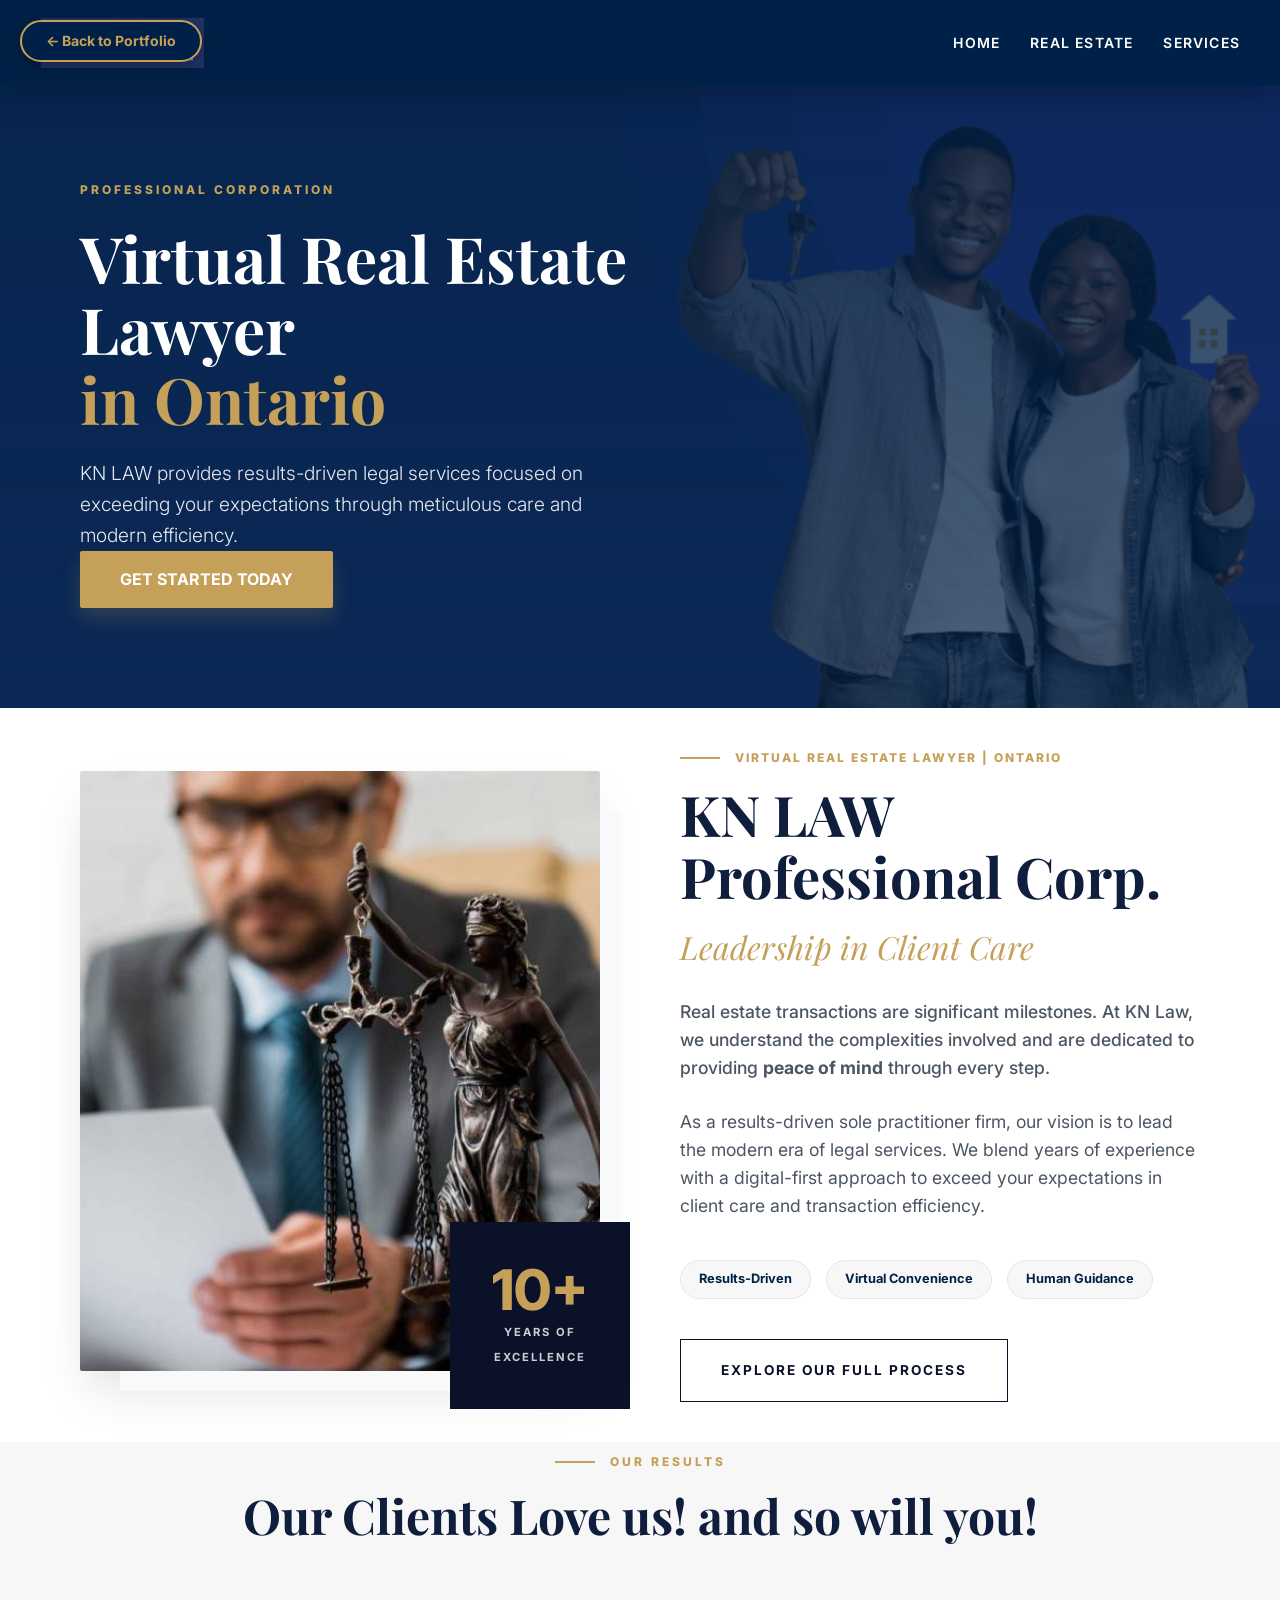
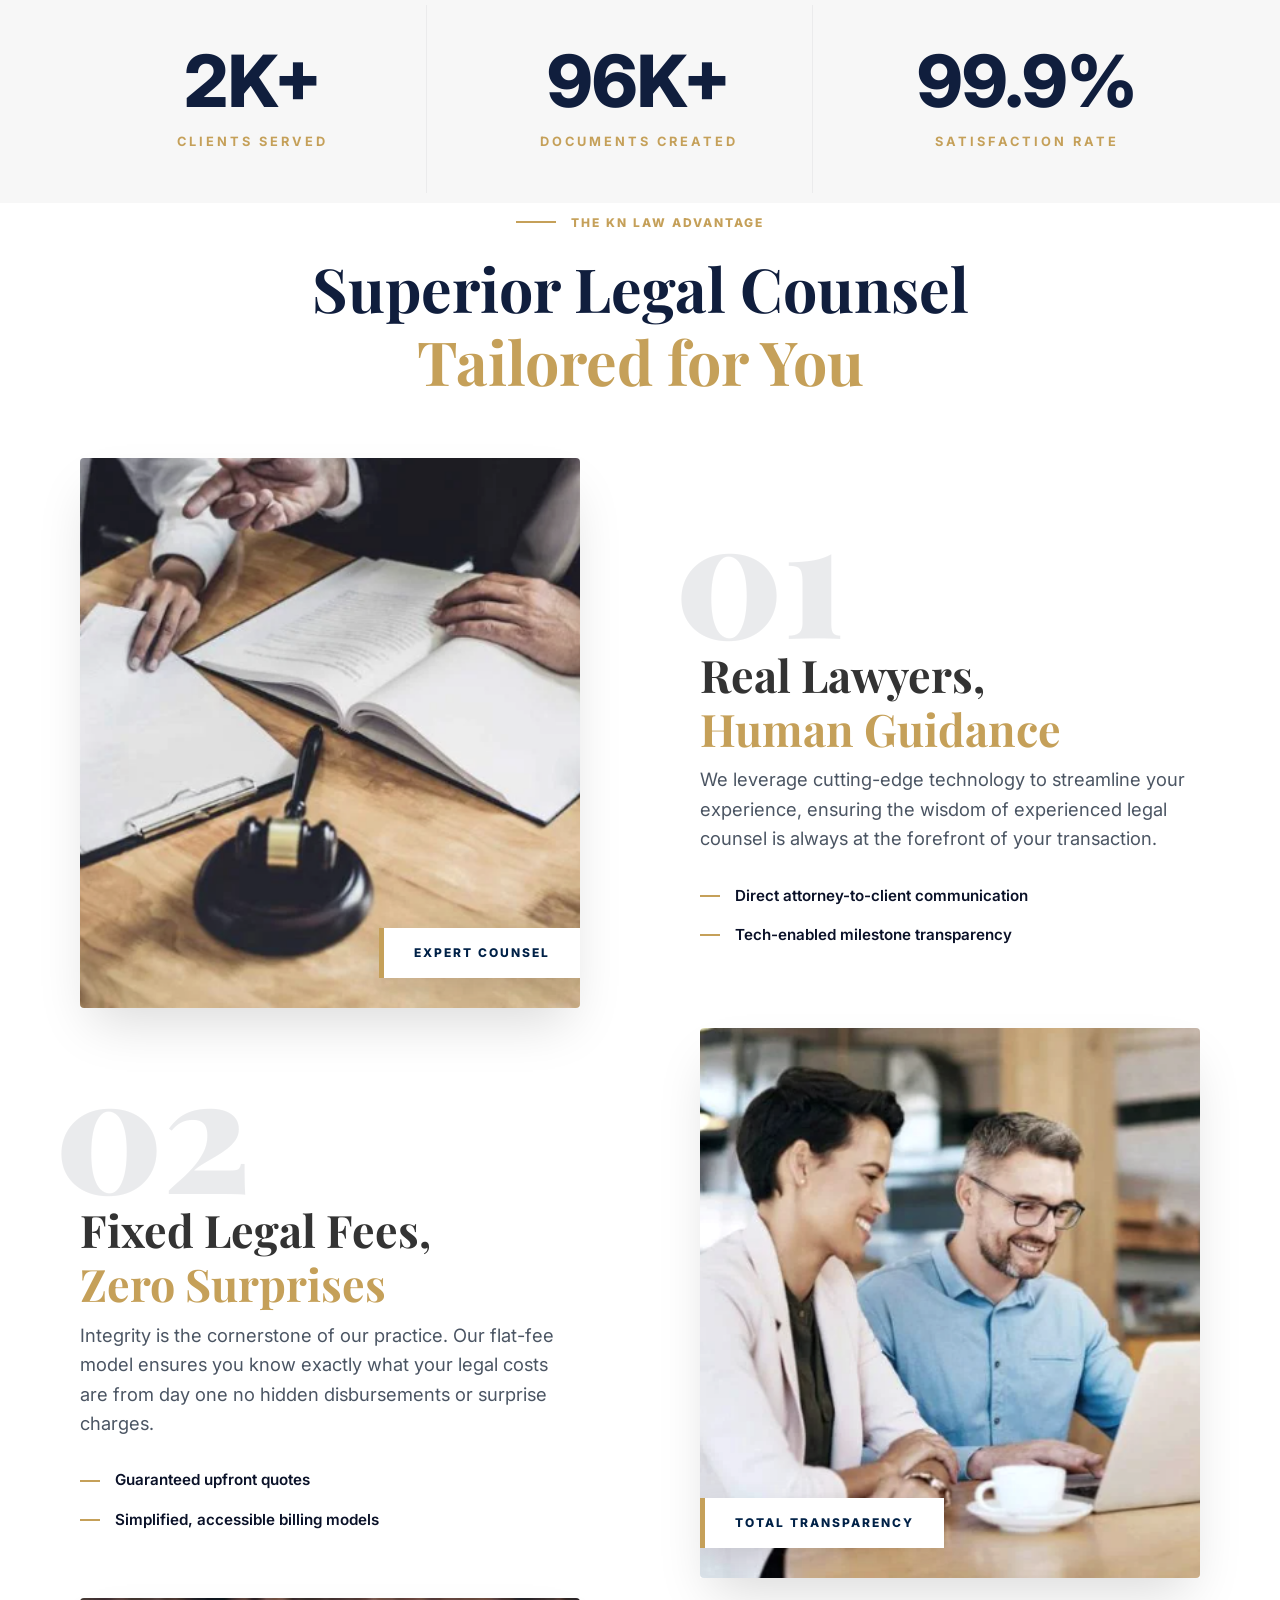
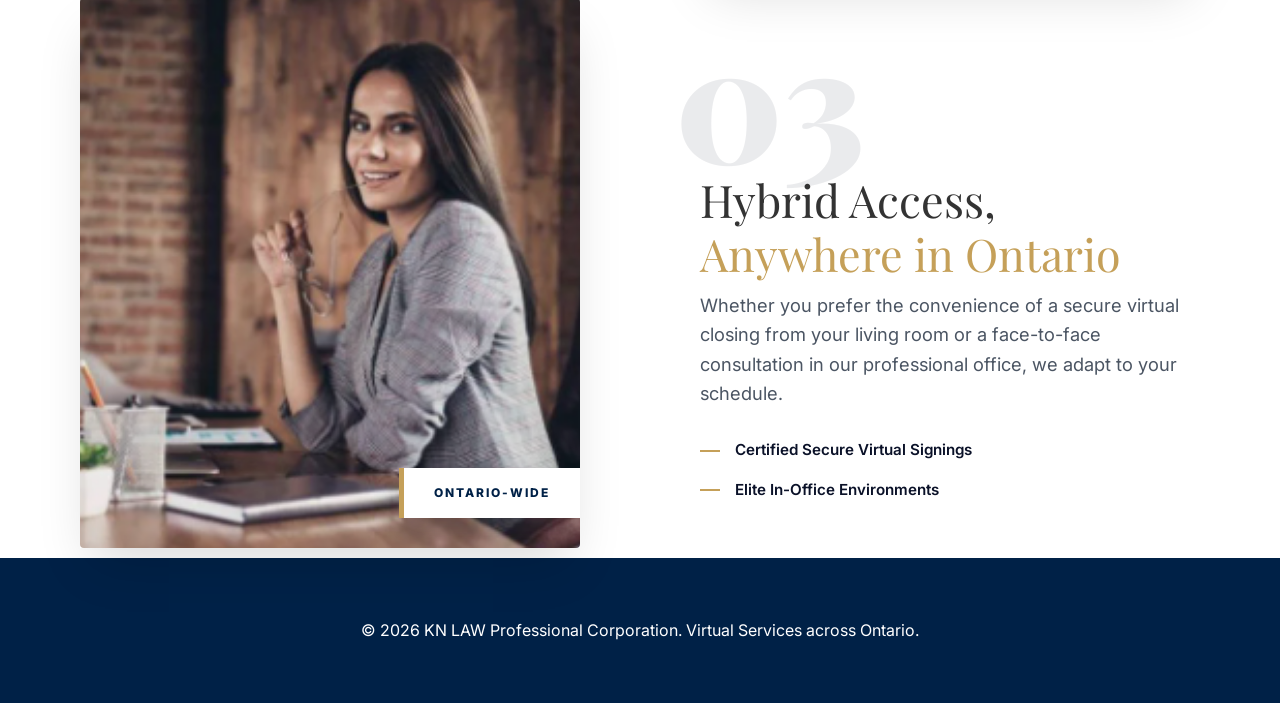
==== commit 5b86d13e: "Fix HTML formatting and structure" ====
--- a/index.html
+++ b/index.html
@@ -8,7 +8,7 @@
     <link href="https://fonts.googleapis.com/css2?family=Inter:wght@400;600;700&family=Playfair+Display:wght@700;800&display=swap" rel="stylesheet">
 </head>
 <body>
-<a "https://kisanthk.github.io/Kisanth-K-s-Portfolio-/" class="back-link">← Back to Portfolio</a> 
+       <a href="https://kisanthk.github.io/Kisanth-K-s-Portfolio-/" class="back-link">← Back to Portfolio</a>
 <nav class="solid-navbar">
     <div class="nav-elite-container">
            <img src="newLogo.png" alt="KN Law" class="nav-elite-logo">
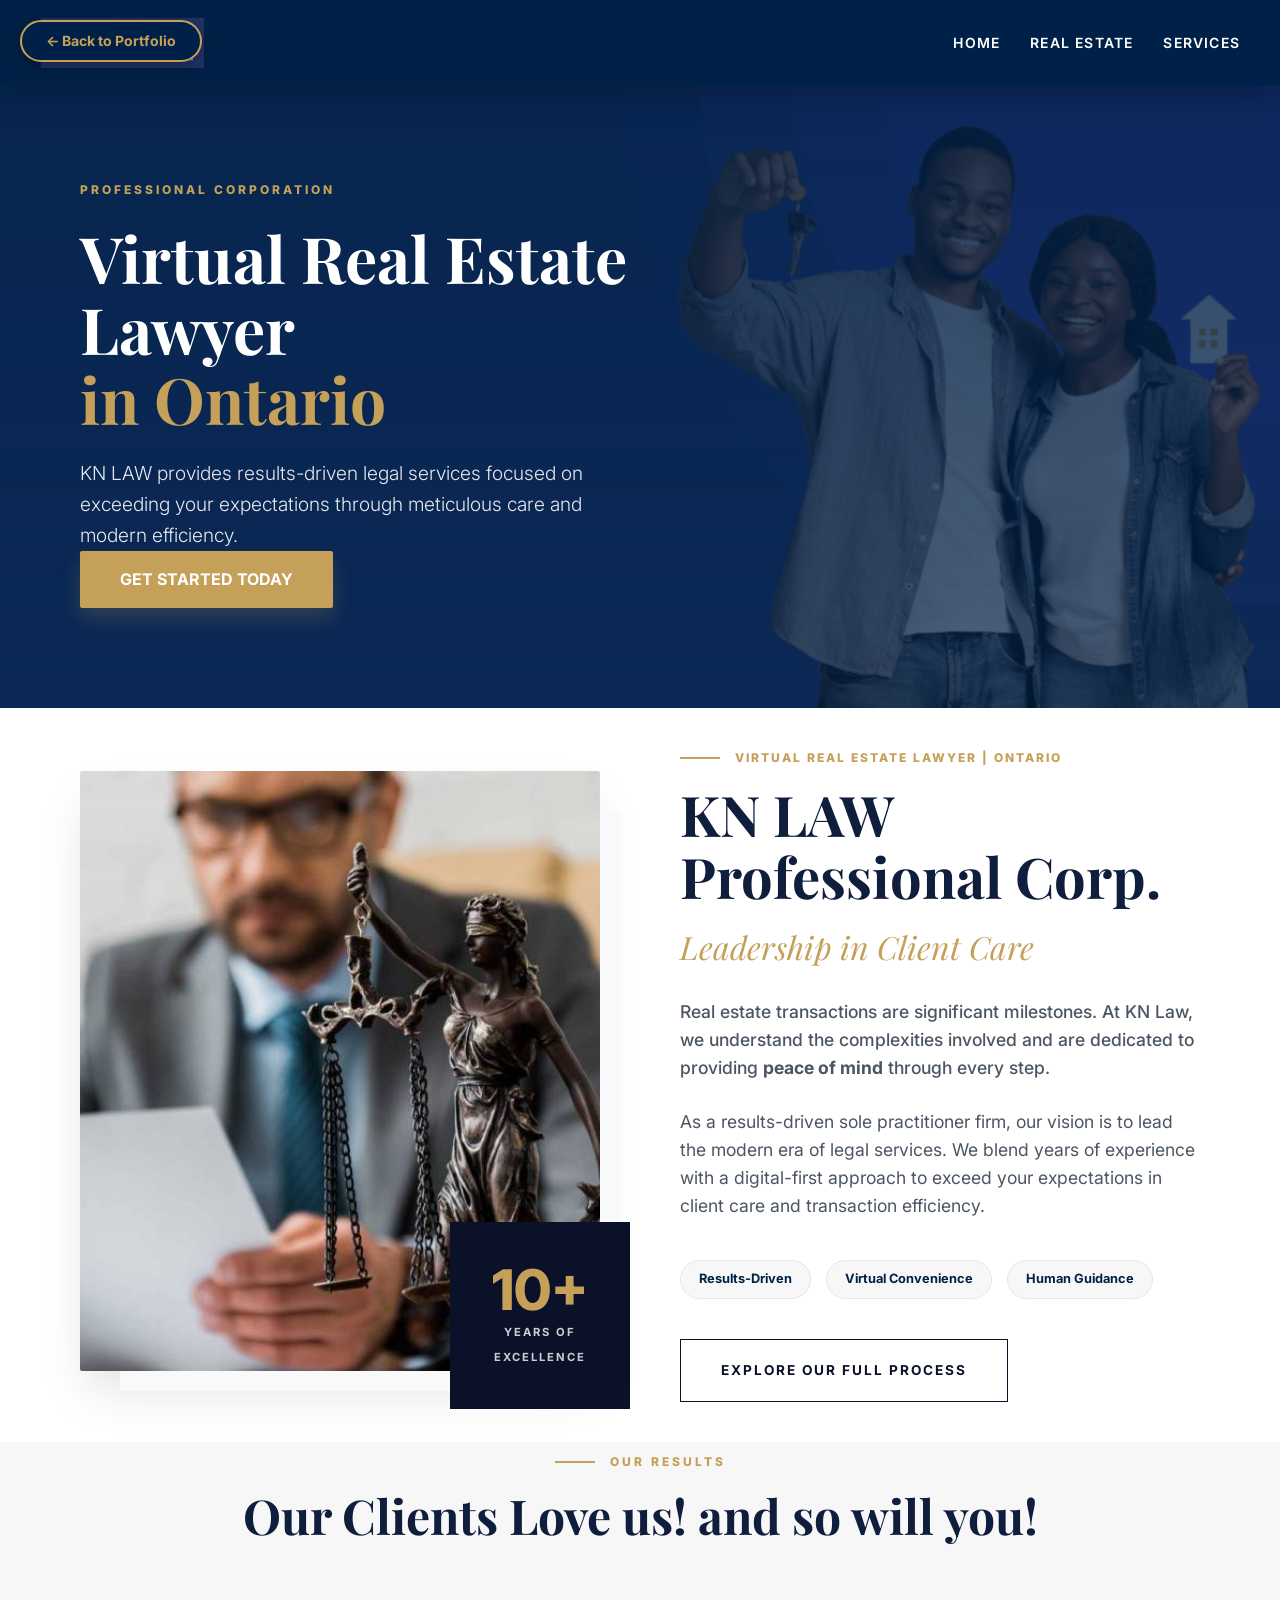
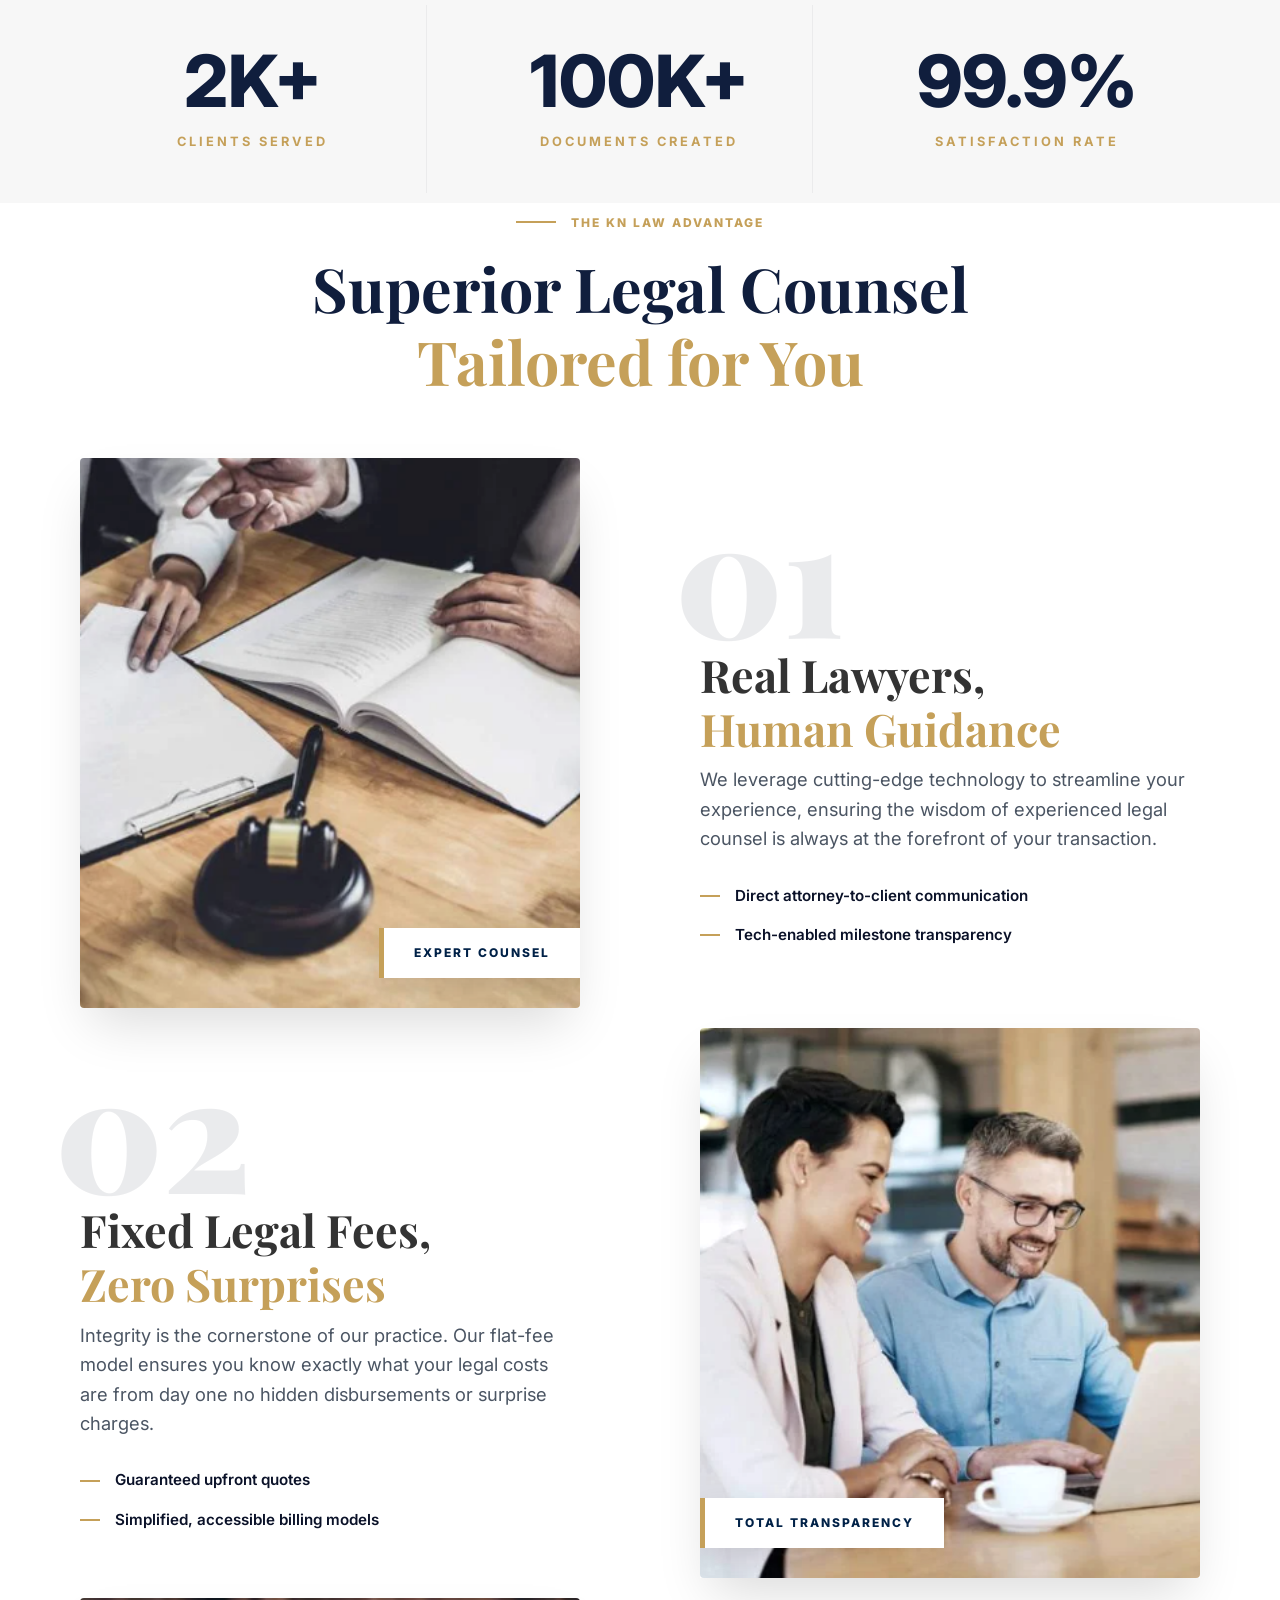
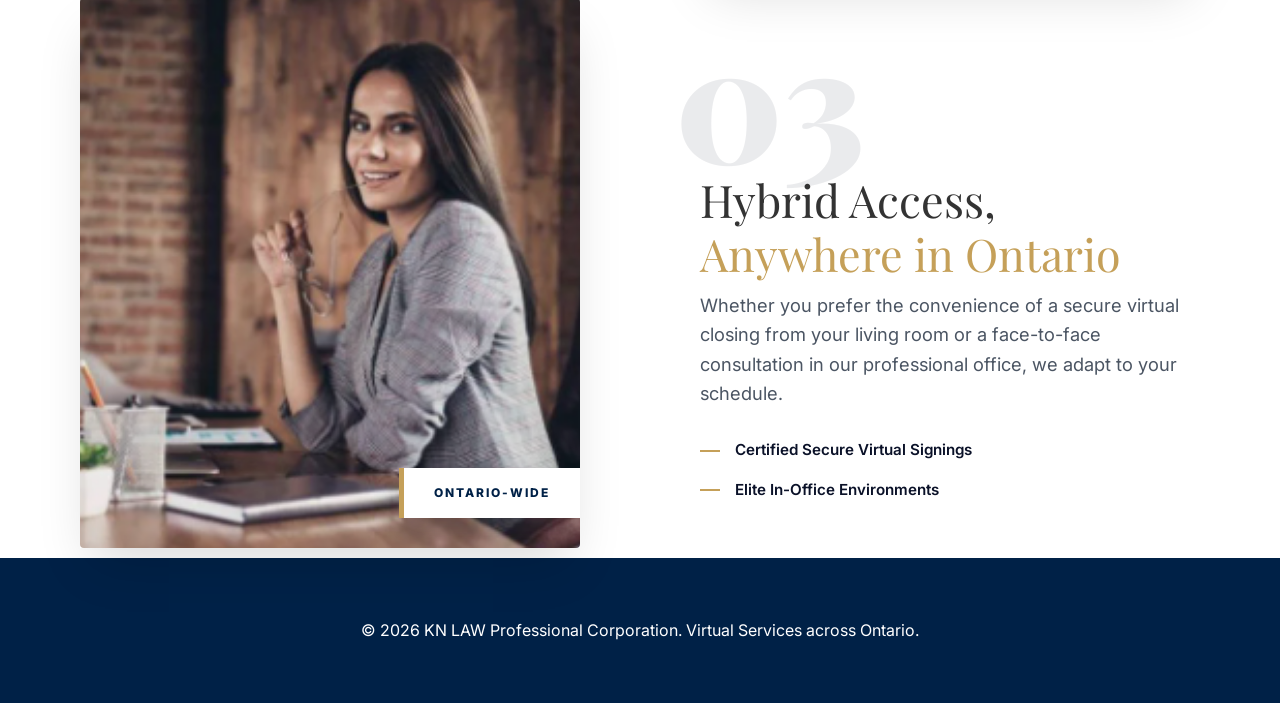
==== commit e28c8b3e: "Update index.html" ====
--- a/index.html
+++ b/index.html
@@ -8,7 +8,7 @@
     <link href="https://fonts.googleapis.com/css2?family=Inter:wght@400;600;700&family=Playfair+Display:wght@700;800&display=swap" rel="stylesheet">
 </head>
 <body>
-       <a href="https://kisanthk.github.io/Kisanth-K-s-Portfolio-/" class="back-link">← Back to Portfolio</a>
+       <a href="https://kisanthk.github.io/Kisanth-s-Website-/" class="back-link">← Back to Portfolio</a>
 <nav class="solid-navbar">
     <div class="nav-elite-container">
            <img src="newLogo.png" alt="KN Law" class="nav-elite-logo">
